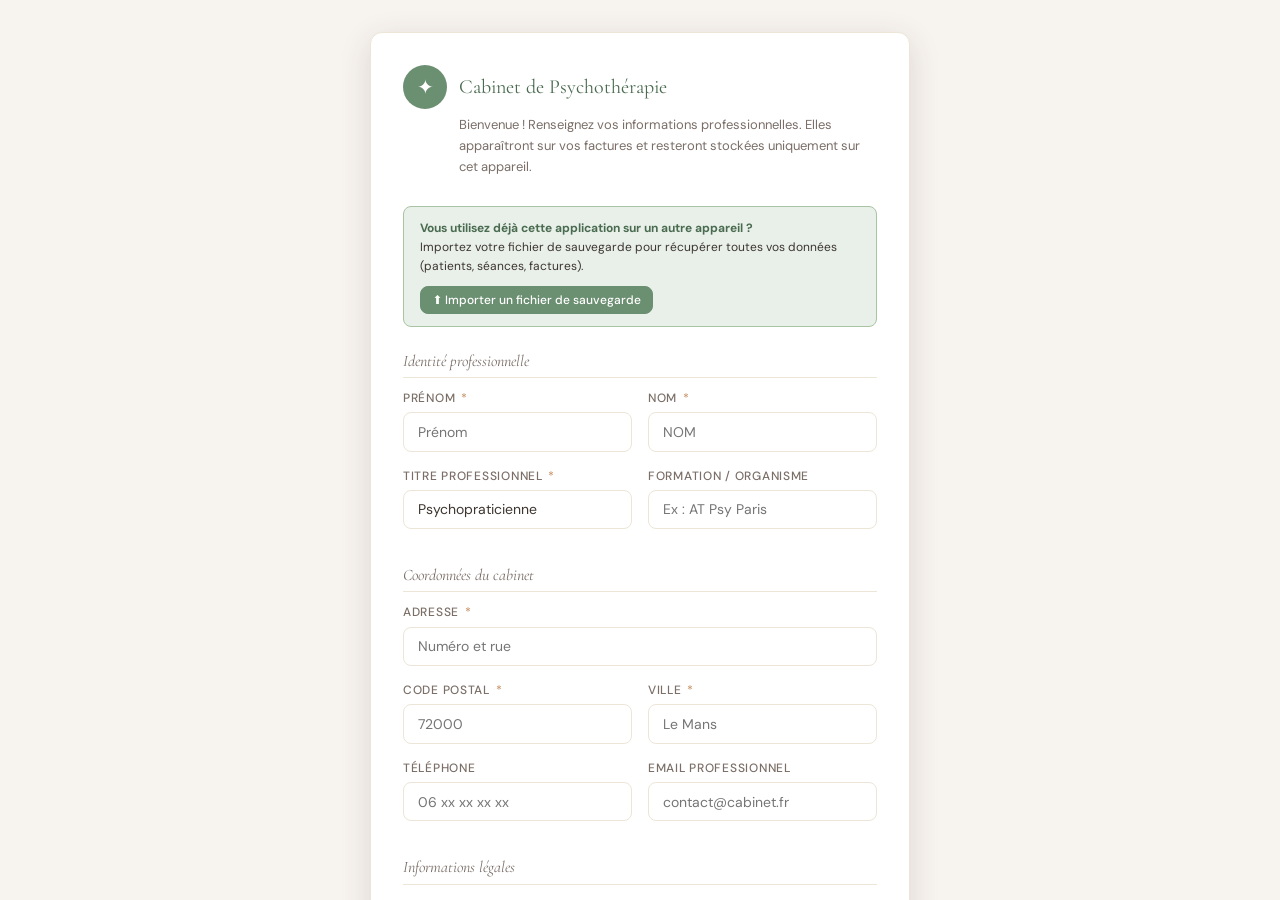
==== index.html @ f05b3b6d "Ajout import Google Calendar" ====
<!DOCTYPE html>
<html lang="fr">
<head>
  <meta charset="UTF-8">
  <meta name="viewport" content="width=device-width, initial-scale=1.0">
  <meta name="theme-color" content="#6b8f71">
  <meta name="description" content="Cabinet de psychothérapie – Gestion patients, rendez-vous et facturation">
  <title>Cabinet Psychothérapie</title>
  <link rel="manifest" href="#" id="manifest-link">
  <link rel="preconnect" href="https://fonts.googleapis.com">
  <link rel="preconnect" href="https://fonts.gstatic.com" crossorigin>
  <link href="https://fonts.googleapis.com/css2?family=Cormorant+Garamond:ital,wght@0,300;0,400;0,500;1,300;1,400&family=DM+Sans:wght@300;400;500&display=swap" rel="stylesheet">
  <link rel="stylesheet" href="style.css">
</head>
<body>

<!-- ══════════════════════════════════════
     ÉCRAN DE CONFIGURATION INITIALE
══════════════════════════════════════ -->
<div id="setup-screen">
  <div class="setup-card">
    <div class="setup-logo">
      <div class="setup-logo-mark">✦</div>
      <div class="setup-logo-name">Cabinet de Psychothérapie</div>
    </div>
    <p class="setup-intro">Bienvenue ! Renseignez vos informations professionnelles. Elles apparaîtront sur vos factures et resteront stockées uniquement sur cet appareil.</p>

    <!-- Reprise depuis un backup -->
    <div class="info-box sage" style="margin-bottom:1.5rem;">
      <strong>Vous utilisez déjà cette application sur un autre appareil ?</strong><br>
      <span style="font-size:12px;">Importez votre fichier de sauvegarde pour récupérer toutes vos données (patients, séances, factures).</span>
      <div style="margin-top:.6rem;">
        <button type="button" class="btn btn-primary btn-sm" onclick="importDataFromSetup()">⬆ Importer un fichier de sauvegarde</button>
      </div>
    </div>

    <div class="setup-section">Identité professionnelle</div>
    <div class="form-row">
      <div class="form-group"><label>Prénom <span class="req">*</span></label><input type="text" id="c-prenom" placeholder="Prénom"></div>
      <div class="form-group"><label>Nom <span class="req">*</span></label><input type="text" id="c-nom" placeholder="NOM"></div>
    </div>
    <div class="form-row">
      <div class="form-group"><label>Titre professionnel <span class="req">*</span></label><input type="text" id="c-titre" value="Psychopraticienne"></div>
      <div class="form-group"><label>Formation / Organisme</label><input type="text" id="c-formation" placeholder="Ex : AT Psy Paris"></div>
    </div>

    <div class="setup-section">Coordonnées du cabinet</div>
    <div class="form-group"><label>Adresse <span class="req">*</span></label><input type="text" id="c-adresse" placeholder="Numéro et rue"></div>
    <div class="form-row">
      <div class="form-group"><label>Code postal <span class="req">*</span></label><input type="text" id="c-cp" placeholder="72000"></div>
      <div class="form-group"><label>Ville <span class="req">*</span></label><input type="text" id="c-ville" placeholder="Le Mans"></div>
    </div>
    <div class="form-row">
      <div class="form-group"><label>Téléphone</label><input type="tel" id="c-tel" placeholder="06 xx xx xx xx"></div>
      <div class="form-group"><label>Email professionnel</label><input type="email" id="c-email" placeholder="contact@cabinet.fr"></div>
    </div>

    <div class="setup-section">Informations légales</div>
    <div class="form-row">
      <div class="form-group">
        <label>N° SIRET <span class="req">*</span></label>
        <input type="text" id="c-siret" placeholder="000 000 000 00000" maxlength="17">
        <div class="form-hint">14 chiffres — obligatoire sur les factures</div>
      </div>
      <div class="form-group">
        <label>N° TVA intracommunautaire</label>
        <input type="text" id="c-tva-num" placeholder="FR xx 000000000">
        <div class="form-hint">Facultatif si exonéré de TVA</div>
      </div>
    </div>
    <div class="form-group">
      <label>Régime TVA <span class="req">*</span></label>
      <select id="c-tva-mention" onchange="toggleTvaCustom('c')">
        <option value="Exonéré de TVA – Art. 261-4-1° du CGI (soins à la personne)">Exonéré de TVA – Art. 261-4-1° CGI ← psychothérapeutes</option>
        <option value="TVA non applicable – Art. 293 B du CGI (franchise en base)">TVA non applicable – Art. 293 B CGI (franchise en base)</option>
        <option value="Assujetti à la TVA au taux de 20 %">Assujetti à la TVA 20 %</option>
        <option value="custom">Autre (à préciser)</option>
      </select>
    </div>
    <div class="form-group" id="c-tva-custom-group" style="display:none;">
      <label>Mention personnalisée</label>
      <input type="text" id="c-tva-custom">
    </div>
    <div class="form-row">
      <div class="form-group">
        <label>Tarif séance par défaut (€) <span class="req">*</span></label>
        <input type="number" id="c-tarif" value="60" min="0" step="5">
      </div>
      <div class="form-group">
        <label>Délai paiement factures (jours)</label>
        <input type="number" id="c-delai" value="30" min="0">
      </div>
    </div>

    <div class="setup-section">Coordonnées bancaires</div>
    <div class="form-row">
      <div class="form-group"><label>IBAN</label><input type="text" id="c-iban" placeholder="FR76 xxxx xxxx xxxx xxxx xxxx xxx"></div>
      <div class="form-group"><label>BIC / SWIFT</label><input type="text" id="c-bic" placeholder="XXXXFRPP"></div>
    </div>
    <div class="form-row">
      <div class="form-group"><label>Banque</label><input type="text" id="c-banque" placeholder="Crédit Agricole…"></div>
      <div class="form-group"><label>Modes de paiement acceptés</label><input type="text" id="c-paiements" value="Espèces, chèque, virement bancaire"></div>
    </div>

    <div style="display:flex;justify-content:flex-end;margin-top:1.5rem;border-top:1px solid var(--beige-mid);padding-top:1.25rem;">
      <button class="btn btn-primary" onclick="saveConfig()" style="padding:.65rem 2rem;font-size:14px;">Enregistrer et démarrer →</button>
    </div>
  </div>
</div>

<!-- ══════════════════════════════════════
     APPLICATION PRINCIPALE
══════════════════════════════════════ -->
<header>
  <div class="logo-mark" id="hdr-initials">✦</div>
  <div class="logo-text">
    <div class="name" id="hdr-name">Cabinet de Psychothérapie</div>
    <div class="subtitle" id="hdr-sub">Gestion du cabinet</div>
  </div>
</header>

<nav>
  <button class="nav-btn active" onclick="showPage('dashboard', this)">◆ Tableau de bord</button>
  <button class="nav-btn" onclick="showPage('patients', this)">◈ Patients</button>
  <button class="nav-btn" onclick="showPage('seances', this)">◷ Séances</button>
  <button class="nav-btn" onclick="showPage('factures', this)">◻ Factures</button>
  <button class="nav-btn" onclick="showPage('parametres', this)">⚙ Paramètres</button>
</nav>

<main>

  <!-- ── DASHBOARD ── -->
  <div class="page active" id="page-dashboard">
    <div class="page-header">
      <h1 class="page-title" id="dash-greeting">Tableau de bord</h1>
    </div>
    <div class="stats-grid">
      <div class="stat-card stat-card-clickable" id="st-p-card" onclick="goToPatients('actif')" title="Voir les patients actifs" style="cursor:pointer;">
        <div class="stat-label">Patients actifs</div><div class="stat-value" id="st-p">0</div>
      </div>
      <div class="stat-card stat-card-clickable" id="st-s-card" onclick="goToSeancesMois()" title="Voir les séances du mois" style="cursor:pointer;">
        <div class="stat-label">Séances ce mois</div><div class="stat-value" style="font-size:18px;" id="st-s">0</div><div class="stat-sublabel">honorées / planifiées</div>
      </div>
      <div class="stat-card" id="st-f-card"><div class="stat-label">À facturer</div><div class="stat-value" style="font-size:18px;" id="st-f">0</div><div class="stat-sublabel">réglées / honorées</div></div>
      <div class="stat-card stat-card-clickable" id="st-ca-card" onclick="showCaModal()" title="Voir le détail du CA" style="cursor:pointer;">
        <div class="stat-label">CA ce mois</div><div class="stat-value" style="font-size:18px;" id="st-ca">0 €</div><div class="stat-sublabel">réglé / total</div>
      </div>
    </div>
    <div style="display:grid;grid-template-columns:1fr 1fr;gap:1.25rem;align-items:start;">
      <div class="card">
        <div style="display:flex;align-items:center;justify-content:space-between;margin-bottom:.5rem;">
          <div style="font-family:var(--font-serif);font-size:17px;" id="cal-title">—</div>
          <div style="display:flex;gap:4px;">
            <button class="btn btn-secondary btn-sm" onclick="calNav(-1)">‹</button>
            <button class="btn btn-secondary btn-sm" onclick="calNav(1)">›</button>
          </div>
        </div>
        <div class="calendar-grid" id="calendar"></div>
      </div>
      <div class="card" style="max-height:340px;overflow-y:auto;">
        <div class="section-title">Prochaines séances</div>
        <div id="upcoming-list"><div style="color:var(--warm-mid);font-size:13px;">Aucune séance planifiée</div></div>
      </div>
    </div>
  </div>

  <!-- ── PATIENTS ── -->
  <div class="page" id="page-patients">
    <div class="page-header">
      <h1 class="page-title">Patients</h1>
      <button class="btn btn-primary" onclick="openModal('modal-patient')">+ Nouveau patient</button>
    </div>
    <div style="display:flex;gap:.75rem;margin-bottom:.75rem;align-items:center;flex-wrap:wrap;">
      <div class="search-bar" style="margin-bottom:0;flex:1;min-width:180px;">
        <span class="search-icon">⌕</span>
        <input type="text" placeholder="Rechercher un patient…" id="search-patients" oninput="renderPatients()">
      </div>
      <select id="filter-patient-statut" class="btn btn-secondary" style="border:1.5px solid var(--beige-mid);font-size:13px;cursor:pointer;" onchange="renderPatients()">
        <option value="">Tous les statuts</option>
        <option value="actif">Actifs</option>
        <option value="inactif">Inactifs</option>
        <option value="suivi-terminé">Suivi terminé</option>
      </select>
    </div>
    <div class="card-grid" id="patients-list"></div>
  </div>

  <!-- ── SÉANCES ── -->
  <div class="page" id="page-seances">
    <div class="page-header">
      <h1 class="page-title">Séances</h1>
      <div style="display:flex;gap:.5rem;flex-wrap:wrap;">
        <button class="btn btn-secondary" onclick="openGcalImportOrConnect()" title="Importer depuis Google Agenda">📅 Google Agenda</button>
        <button class="btn btn-secondary" onclick="openModalIndispo()" title="Ajouter une indisponibilité">⛔ Indisponibilité</button>
        <button class="btn btn-primary" onclick="openModal('modal-seance')">+ Nouvelle séance</button>
      </div>
    </div>
    <div style="display:flex;gap:.75rem;margin-bottom:1.25rem;flex-wrap:wrap;align-items:center;">
      <select id="filter-statut" class="btn btn-secondary" style="border:1.5px solid var(--beige-mid);font-size:13px;cursor:pointer;" onchange="renderSeances()">
        <option value="">Tous les statuts</option>
        <option value="planifié">Planifiées</option>
        <option value="honoré">Honorées</option>
        <option value="réglée">Réglées</option>
        <option value="annulé">Annulées</option>
      </select>
      <select id="filter-pat" class="btn btn-secondary" style="border:1.5px solid var(--beige-mid);font-size:13px;cursor:pointer;" onchange="renderSeances()">
        <option value="">Tous les patients</option>
      </select>
      <div style="display:flex;align-items:center;gap:.4rem;">
        <input type="date" id="filter-date" style="border:1.5px solid var(--beige-mid);border-radius:var(--radius-sm);padding:.35rem .6rem;font-size:13px;font-family:var(--font-sans);background:var(--white);color:var(--warm-dark);cursor:pointer;" onchange="renderSeances()">
        <button class="btn btn-secondary btn-sm" onclick="document.getElementById('filter-date').value='';renderSeances();" title="Effacer le filtre date">✕</button>
      </div>
    </div>
    <div id="seances-list"></div>
    <div id="indispo-regles-summary"></div>
  </div>
  <div class="page" id="page-factures">
    <div class="page-header">
      <h1 class="page-title">Factures</h1>
      <button class="btn btn-primary" onclick="openModal('modal-facture')">+ Nouvelle facture</button>
    </div>
    <div id="factures-list"></div>
  </div>

  <!-- ── PARAMÈTRES ── -->
  <div class="page" id="page-parametres">
    <div class="page-header">
      <h1 class="page-title">Paramètres</h1>
    </div>

    <div class="info-box terra">
      <strong>⚑ Confidentialité :</strong> Toutes vos informations restent stockées uniquement sur cet appareil (localStorage). Aucune donnée ne transite par un serveur externe.
    </div>

    <!-- Export / Import -->
    <div class="settings-section">
      <div class="settings-section-title">Sauvegarde des données</div>
      <div class="card">
        <p style="font-size:13px;color:var(--warm-mid);margin-bottom:1rem;line-height:1.6;">Exportez toutes vos données (patients, séances, factures, paramètres) dans un fichier JSON pour les sauvegarder ou les transférer vers un autre appareil.</p>
        <div style="display:flex;gap:.75rem;flex-wrap:wrap;">
          <button class="btn btn-primary" onclick="exportData()">⬇ Exporter les données</button>
          <button class="btn btn-secondary" onclick="importData()">⬆ Importer des données</button>
        </div>
      </div>
    </div>

    <div class="settings-section">
      <div class="settings-section-title">Identité professionnelle</div>
      <div class="card">
        <div class="form-row">
          <div class="form-group"><label>Prénom</label><input type="text" id="s-prenom"></div>
          <div class="form-group"><label>Nom</label><input type="text" id="s-nom"></div>
        </div>
        <div class="form-row">
          <div class="form-group"><label>Titre professionnel</label><input type="text" id="s-titre"></div>
          <div class="form-group"><label>Formation</label><input type="text" id="s-formation"></div>
        </div>
      </div>
    </div>

    <div class="settings-section">
      <div class="settings-section-title">Coordonnées du cabinet</div>
      <div class="card">
        <div class="form-group"><label>Adresse</label><input type="text" id="s-adresse"></div>
        <div class="form-row">
          <div class="form-group"><label>Code postal</label><input type="text" id="s-cp"></div>
          <div class="form-group"><label>Ville</label><input type="text" id="s-ville"></div>
        </div>
        <div class="form-row">
          <div class="form-group"><label>Téléphone</label><input type="tel" id="s-tel"></div>
          <div class="form-group"><label>Email</label><input type="email" id="s-email"></div>
        </div>
      </div>
    </div>

    <div class="settings-section">
      <div class="settings-section-title">Informations légales &amp; facturation</div>
      <div class="card">
        <div class="form-row">
          <div class="form-group"><label>N° SIRET</label><input type="text" id="s-siret" maxlength="17"></div>
          <div class="form-group"><label>N° TVA intracommunautaire</label><input type="text" id="s-tva-num"></div>
        </div>
        <div class="form-group">
          <label>Régime TVA</label>
          <select id="s-tva-mention" onchange="toggleTvaCustom('s')">
            <option value="Exonéré de TVA – Art. 261-4-1° du CGI (soins à la personne)">Exonéré de TVA – Art. 261-4-1° CGI (soins à la personne) ← psychothérapeutes</option>
            <option value="TVA non applicable – Art. 293 B du CGI (franchise en base)">TVA non applicable – Art. 293 B CGI (franchise en base)</option>
            <option value="Assujetti à la TVA au taux de 20 %">Assujetti à la TVA 20 %</option>
            <option value="custom">Autre (à préciser)</option>
          </select>
        </div>
        <div class="form-group" id="s-tva-custom-group" style="display:none;">
          <label>Mention personnalisée</label>
          <input type="text" id="s-tva-custom">
        </div>
        <div class="form-row">
          <div class="form-group">
            <label>Tarif séance par défaut (€)</label>
            <input type="number" id="s-tarif" min="0" step="5">
          </div>
          <div class="form-group">
            <label>Délai paiement factures (jours)</label>
            <input type="number" id="s-delai" min="0">
          </div>
        </div>
        <div class="form-group">
          <label>N° de facture suivant</label>
          <input type="number" id="s-next-num" min="1">
          <div class="form-hint">La numérotation doit être continue et sans rupture (obligation légale française).</div>
        </div>
      </div>
    </div>

    <div class="settings-section">
      <div class="settings-section-title">Coordonnées bancaires</div>
      <div class="card">
        <div class="form-row">
          <div class="form-group"><label>IBAN</label><input type="text" id="s-iban"></div>
          <div class="form-group"><label>BIC / SWIFT</label><input type="text" id="s-bic"></div>
        </div>
        <div class="form-row">
          <div class="form-group"><label>Banque</label><input type="text" id="s-banque"></div>
          <div class="form-group"><label>Modes de paiement acceptés</label><input type="text" id="s-paiements"></div>
        </div>
      </div>
    </div>

    <div class="settings-section">
      <div class="settings-section-title">Google Agenda</div>
      <div class="card">
        <div id="gcal-status-box" style="margin-bottom:.75rem;"></div>
        <div class="form-group">
          <label>Client ID OAuth 2.0</label>
          <input type="text" id="s-gcal-client-id" placeholder="xxxxxxxx.apps.googleusercontent.com">
          <div class="form-hint">
            <a href="https://console.cloud.google.com/" target="_blank" style="color:var(--sage-dark);">Google Cloud Console</a>
            → API &amp; Services → Activer <strong>Google Calendar API</strong> → Identifiants → Créer Client OAuth → Application Web.<br>
            Ajouter <code id="gcal-origin-hint"></code> comme <strong>Origine JavaScript autorisée</strong>.<br>
            L'application ne modifie jamais votre agenda (lecture seule).
          </div>
        </div>
        <button class="btn btn-secondary btn-sm" onclick="saveGcalClientId()">Enregistrer le Client ID</button>
      </div>
    </div>

    <div style="display:flex;justify-content:space-between;align-items:center;flex-wrap:wrap;gap:1rem;margin-top:.5rem;">
      <button class="btn btn-danger btn-sm" onclick="resetApp()">Réinitialiser toutes les données</button>
      <button class="btn btn-primary" onclick="saveSettings()" style="padding:.65rem 2rem;">Enregistrer les modifications</button>
    </div>
  </div>

</main>

<!-- ══════════════════════════════════════
     MODALS
══════════════════════════════════════ -->

<!-- ── Modal Patient ── -->
<div class="modal-overlay hidden" id="modal-patient">
  <div class="modal" style="max-width:600px;">
    <button class="modal-close" onclick="closeModal('modal-patient')">✕</button>
    <h2 class="modal-title" id="mp-title">Nouveau patient</h2>
    <input type="hidden" id="p-edit-id">

    <div class="tab-group">
      <button class="tab-btn active" onclick="showTab('tab-infos', this)">Informations</button>
      <button class="tab-btn" onclick="showTab('tab-historique', this)">Historique</button>
      <button class="tab-btn" onclick="showTab('tab-diagat', this)">Diagnostic AT</button>
      <button class="tab-btn" onclick="showTab('tab-supervision', this)">Supervision</button>
    </div>

    <div id="tab-infos" data-tab>
      <div class="form-row">
        <div class="form-group"><label>Prénom <span class="req">*</span></label><input type="text" id="p-prenom" placeholder="Prénom"></div>
        <div class="form-group"><label>Nom <span class="req">*</span></label><input type="text" id="p-nom" placeholder="NOM"></div>
      </div>
      <div class="form-row">
        <div class="form-group"><label>Date de naissance</label><input type="date" id="p-naissance"></div>
        <div class="form-group"><label>Téléphone</label><input type="tel" id="p-tel" placeholder="06 xx xx xx xx"></div>
      </div>
      <div class="form-group"><label>Email</label><input type="email" id="p-email" placeholder="email@exemple.fr"></div>
      <div class="form-group"><label>Adresse complète</label><input type="text" id="p-adresse" placeholder="Rue, code postal, ville"></div>
      <div class="form-row">
        <div class="form-group">
          <label>Tarif séance (€)</label>
          <input type="number" id="p-tarif" value="60" step="5" min="0">
        </div>
        <div class="form-group">
          <label>Statut</label>
          <select id="p-statut">
            <option value="actif">Actif</option>
            <option value="inactif">Inactif</option>
            <option value="suivi-terminé">Suivi terminé</option>
          </select>
        </div>
      </div>
      <div class="form-group"><label>Motif de consultation</label><input type="text" id="p-motif" placeholder="Ex : anxiété, relations, deuil…"></div>
      <div class="form-group">
        <label>Notes générales</label>
        <textarea id="p-notes" rows="3" placeholder="Observations générales…"></textarea>
      </div>
      <div class="info-box terra" style="font-size:11px;">⚑ Toutes les données sont stockées uniquement sur cet appareil.</div>
    </div>

    <div id="tab-historique" data-tab style="display:none;">
      <div class="suivi-section-hint">Antécédents, contexte de vie, histoire personnelle du patient.</div>
      <div class="form-group">
        <label>Historique</label>
        <textarea id="p-historique" rows="12" placeholder="Antécédents médicaux, familiaux, événements marquants, contexte socio-professionnel…"></textarea>
      </div>
    </div>

    <div id="tab-diagat" data-tab style="display:none;">
      <div class="suivi-section-hint">Analyse Transactionnelle : états du moi, jeux, scénarios, injonctions, permissions…</div>
      <div class="form-group">
        <label>Diagnostic Analyse Transactionnelle</label>
        <textarea id="p-diagnosticAT" rows="12" placeholder="États du moi (Parent, Adulte, Enfant)&#10;Jeux psychologiques identifiés&#10;Scénario de vie&#10;Injonctions / Permissions&#10;Drivers&#10;…"></textarea>
      </div>
    </div>

    <div id="tab-supervision" data-tab style="display:none;">
      <div class="suivi-section-hint">Notes de supervision, points à travailler en inter-séances, observations du thérapeute.</div>
      <div class="form-group">
        <label>Supervision</label>
        <textarea id="p-supervision" rows="12" placeholder="Points à apporter en supervision&#10;Contre-transfert&#10;Hypothèses thérapeutiques&#10;…"></textarea>
      </div>
    </div>

    <div class="modal-actions">
      <button class="btn btn-secondary" onclick="closeModal('modal-patient')">Annuler</button>
      <button class="btn btn-primary" onclick="savePatient()">Enregistrer</button>
    </div>
  </div>
</div>

<!-- ── Modal Séance ── -->
<div class="modal-overlay hidden" id="modal-seance">
  <div class="modal">
    <button class="modal-close" onclick="closeModal('modal-seance')">✕</button>
    <h2 class="modal-title" id="ms-title">Nouvelle séance</h2>
    <input type="hidden" id="s-edit-id">
    <input type="hidden" id="s-return-patient">

    <div class="form-group"><label>Patient <span class="req">*</span></label><select id="s-patient"></select></div>
    <div class="form-row">
      <div class="form-group"><label>Date <span class="req">*</span></label><input type="date" id="s-date" onchange="updateRecurrencePreview()"></div>
      <div class="form-group"><label>Heure <span class="req">*</span></label><input type="time" id="s-heure" value="10:00"></div>
    </div>
    <div class="form-row">
      <div class="form-group">
        <label>Durée</label>
        <select id="s-duree">
          <option value="45">45 min</option>
          <option value="50">50 min</option>
          <option value="60" selected>60 min</option>
          <option value="75">75 min</option>
          <option value="90">90 min</option>
        </select>
      </div>
      <div class="form-group"><label>Tarif (€)</label><input type="number" id="s-tarif" value="60" step="5" min="0"></div>
    </div>
    <div class="form-row">
      <div class="form-group">
        <label>Statut</label>
        <select id="s-statut">
          <option value="planifié">Planifiée</option>
          <option value="honoré">Honorée</option>
          <option value="réglée">Réglée</option>
          <option value="annulé">Annulée</option>
        </select>
      </div>
      <div class="form-group">
        <label>Mode de paiement</label>
        <select id="s-paiement">
          <option value="">— non défini —</option>
          <option value="Espèces">Espèces</option>
          <option value="Chèque">Chèque</option>
          <option value="Virement">Virement</option>
          <option value="Carte bancaire">Carte bancaire</option>
        </select>
      </div>
    </div>
    <div class="form-group"><label>Notes de séance</label><textarea id="s-notes" rows="2" placeholder="Observations…"></textarea></div>

    <!-- Planification récurrente -->
    <div style="margin-top:.25rem;">
      <label style="display:flex;align-items:center;gap:.5rem;font-size:13px;cursor:pointer;color:var(--warm-mid);">
        <input type="checkbox" id="s-recurrence" onchange="toggleRecurrence()" style="width:auto;accent-color:var(--sage);">
        Planifier plusieurs séances à l'avance
      </label>
    </div>

    <div id="recurrence-box" class="recurrence-box" style="display:none;">
      <!-- Mode de récurrence -->
      <div class="tab-group" style="margin-bottom:.75rem;">
        <button class="tab-btn active" onclick="switchRecMode('intervalle',this)">Par intervalle</button>
        <button class="tab-btn" onclick="switchRecMode('jourhebdo',this)">Par jour de semaine</button>
      </div>

      <!-- Mode intervalle (existant) -->
      <div id="rec-tab-intervalle">
        <div class="form-row">
          <div class="form-group">
            <label>Répéter tous les (jours)</label>
            <input type="number" id="s-rec-freq" value="7" min="1" max="365" onchange="updateRecurrencePreview()" oninput="updateRecurrencePreview()">
            <div class="form-hint">7 = hebdo · 14 = bimensuel · 30 = mensuel</div>
          </div>
          <div class="form-group">
            <label>Nombre de séances</label>
            <input type="number" id="s-rec-count" value="4" min="1" max="52" onchange="updateRecurrencePreview()" oninput="updateRecurrencePreview()">
          </div>
        </div>
      </div>

      <!-- Mode jour de semaine -->
      <div id="rec-tab-jourhebdo" style="display:none;">
        <div class="form-group">
          <label>Jour de la semaine <span class="req">*</span></label>
          <div style="display:flex;gap:.4rem;flex-wrap:wrap;margin-top:.3rem;" id="rec-jours-semaine">
            <label class="jour-pill"><input type="checkbox" value="1" onchange="updateRecurrencePreview()"> Lu</label>
            <label class="jour-pill"><input type="checkbox" value="2" onchange="updateRecurrencePreview()"> Ma</label>
            <label class="jour-pill"><input type="checkbox" value="3" onchange="updateRecurrencePreview()"> Me</label>
            <label class="jour-pill"><input type="checkbox" value="4" onchange="updateRecurrencePreview()"> Je</label>
            <label class="jour-pill"><input type="checkbox" value="5" onchange="updateRecurrencePreview()"> Ve</label>
            <label class="jour-pill"><input type="checkbox" value="6" onchange="updateRecurrencePreview()"> Sa</label>
            <label class="jour-pill"><input type="checkbox" value="0" onchange="updateRecurrencePreview()"> Di</label>
          </div>
        </div>
        <div class="form-row">
          <div class="form-group">
            <label>1 semaine sur</label>
            <select id="s-rec-semaine-freq" onchange="updateRecurrencePreview()">
              <option value="1">1 (toutes les semaines)</option>
              <option value="2">2 (une semaine sur deux)</option>
              <option value="3">3</option>
              <option value="4">4 (une fois par mois)</option>
            </select>
          </div>
          <div class="form-group">
            <label>Nombre de séances</label>
            <input type="number" id="s-rec-count-hebdo" value="4" min="1" max="52" onchange="updateRecurrencePreview()" oninput="updateRecurrencePreview()">
          </div>
        </div>
        <div class="form-group">
          <label>À partir du</label>
          <input type="date" id="s-rec-debut-hebdo" onchange="updateRecurrencePreview()">
          <div class="form-hint">Laissez vide pour partir de la date de la séance</div>
        </div>
      </div>

      <div class="recurrence-preview" id="rec-preview"></div>
    </div>

    <div class="modal-actions">
      <button class="btn btn-secondary" onclick="closeModal('modal-seance')">Annuler</button>
      <button class="btn btn-primary" onclick="saveSeance()">Enregistrer</button>
    </div>
  </div>
</div>

<!-- ── Modal Fiche Patient ── -->
<div class="modal-overlay hidden" id="modal-fiche">
  <div class="modal" style="max-width:600px;">
    <button class="modal-close" onclick="closeModal('modal-fiche')">✕</button>
    <div id="fiche-content"></div>
  </div>
</div>

<!-- ── Modal Vue Séance ── -->
<div class="modal-overlay hidden" id="modal-seance-view">
  <div class="modal" style="max-width:580px;">
    <button class="modal-close" onclick="closeModal('modal-seance-view')">✕</button>
    <div id="seance-view-content"></div>
  </div>
</div>

<!-- ── Modal Suivi Séance ── -->
<div class="modal-overlay hidden" id="modal-suivi-seance">
  <div class="modal" style="max-width:580px;">
    <button class="modal-close" onclick="closeModal('modal-suivi-seance')">✕</button>
    <h2 class="modal-title" id="suivi-seance-title">Suivi thérapeutique</h2>
    <input type="hidden" id="suivi-seance-id">
    <input type="hidden" id="suivi-patient-id">

    <div class="tab-group">
      <button class="tab-btn active" onclick="showTab('sv-tab-historique', this)">Historique</button>
      <button class="tab-btn" onclick="showTab('sv-tab-diagat', this)">Diagnostic AT</button>
      <button class="tab-btn" onclick="showTab('sv-tab-supervision', this)">Supervision</button>
    </div>

    <!-- Historique -->
    <div id="sv-tab-historique" data-tab>
      <div class="suivi-section-hint">Antécédents, contexte de vie, histoire personnelle.</div>
      <div class="form-group">
        <label>Ajouter une note (sera horodatée et ajoutée en haut)</label>
        <textarea id="sv-historique-new" rows="3" placeholder="Nouvelle observation…"></textarea>
      </div>
      <div id="sv-historique-existing" class="suivi-existing"></div>
    </div>

    <!-- Diagnostic AT -->
    <div id="sv-tab-diagat" data-tab style="display:none;">
      <div class="suivi-section-hint">Analyse Transactionnelle : états du moi, jeux, scénarios…</div>
      <div class="form-group">
        <label>Ajouter une note (sera horodatée et ajoutée en haut)</label>
        <textarea id="sv-diagat-new" rows="3" placeholder="Nouvelle observation AT…"></textarea>
      </div>
      <div id="sv-diagat-existing" class="suivi-existing"></div>
    </div>

    <!-- Supervision -->
    <div id="sv-tab-supervision" data-tab style="display:none;">
      <div class="suivi-section-hint">Points à travailler, hypothèses thérapeutiques, contre-transfert.</div>
      <div class="form-group">
        <label>Ajouter une note (sera horodatée et ajoutée en haut)</label>
        <textarea id="sv-supervision-new" rows="3" placeholder="Nouvelle note de supervision…"></textarea>
      </div>
      <div id="sv-supervision-existing" class="suivi-existing"></div>
    </div>

    <div class="modal-actions">
      <button class="btn btn-secondary" onclick="closeModal('modal-suivi-seance')">Fermer</button>
      <button class="btn btn-primary" onclick="saveSuiviSeance()">💾 Enregistrer les notes</button>
    </div>
  </div>
</div>

<!-- ── Modal Génération Facture ── -->
<div class="modal-overlay hidden" id="modal-facture">
  <div class="modal">
    <button class="modal-close" onclick="closeModal('modal-facture')">✕</button>
    <h2 class="modal-title">Nouvelle facture</h2>

    <div id="cfg-warn" class="info-box terra" style="display:none;">
      <strong>⚠</strong> SIRET ou adresse manquant.
      <a href="#" onclick="closeModal('modal-facture');showPage('parametres',document.querySelectorAll('.nav-btn')[4])" style="color:var(--sage-dark);">Compléter les paramètres →</a>
    </div>

    <div class="form-group"><label>Patient <span class="req">*</span></label><select id="f-patient" onchange="populateFactureSeances()"></select></div>
    <div class="form-group">
      <label>Séances à inclure <span class="req">*</span></label>
      <div id="f-seances-select" style="border:1.5px solid var(--beige-mid);border-radius:var(--radius-sm);padding:.5rem;max-height:220px;overflow-y:auto;background:var(--white);">
        <div style="color:var(--warm-mid);font-size:13px;padding:.5rem;">Sélectionnez un patient d'abord</div>
      </div>
    </div>
    <div class="form-row">
      <div class="form-group"><label>Date d'émission <span class="req">*</span></label><input type="date" id="f-date"></div>
      <div class="form-group"><label>Date d'échéance <span class="req">*</span></label><input type="date" id="f-echeance"></div>
    </div>
    <div class="form-group"><label>Objet de la facture</label><input type="text" id="f-objet" value="Séances de psychothérapie"></div>
    <div style="padding:.75rem 1rem;background:var(--sage-pale);border-radius:var(--radius-sm);font-size:13px;color:var(--sage-dark);margin-bottom:.5rem;">
      Total : <strong id="f-total-preview">0,00 €</strong>
    </div>

    <div class="modal-actions">
      <button class="btn btn-secondary" onclick="closeModal('modal-facture')">Annuler</button>
      <button class="btn btn-primary" onclick="genererFacture()">Générer la facture</button>
    </div>
  </div>
</div>

<!-- ── Modal Aperçu Facture ── -->
<div class="modal-overlay hidden" id="modal-facture-view">
  <div class="modal" style="max-width:700px;">
    <button class="modal-close" onclick="closeModal('modal-facture-view')">✕</button>
    <div style="display:flex;gap:.75rem;margin-bottom:1.25rem;flex-wrap:wrap;" id="no-print">
      <button class="btn btn-primary" onclick="printFacture()">🖨 Imprimer / PDF</button>
      <button class="btn btn-secondary" onclick="closeModal('modal-facture-view')">Fermer</button>
    </div>
    <div id="facture-view-content"></div>
  </div>
</div>

<!-- ── Modal CA Détaillé ── -->
<div class="modal-overlay hidden" id="modal-ca">
  <div class="modal" style="max-width:600px;">
    <button class="modal-close" onclick="closeModal('modal-ca')">✕</button>
    <h2 class="modal-title" id="modal-ca-title">CA — Détail</h2>
    <div id="modal-ca-content" style="max-height:70vh;overflow-y:auto;"></div>
    <div class="modal-actions">
      <button class="btn btn-secondary" onclick="closeModal('modal-ca')">Fermer</button>
    </div>
  </div>
</div>

<!-- ── Modal Indisponibilité ── -->
<div class="modal-overlay hidden" id="modal-indispo">
  <div class="modal" style="max-width:460px;">
    <button class="modal-close" onclick="closeModal('modal-indispo')">✕</button>
    <h2 class="modal-title">Ajouter une indisponibilité</h2>

    <!-- Type : ponctuelle ou récurrente -->
    <div class="tab-group" style="margin-bottom:1rem;">
      <button class="tab-btn active" onclick="switchIndispoType('ponctuelle',this)">Date précise</button>
      <button class="tab-btn" onclick="switchIndispoType('recurrente',this)">Récurrente</button>
    </div>

    <!-- Ponctuelle -->
    <div id="indispo-tab-ponctuelle">
      <div class="form-group">
        <label>Date <span class="req">*</span></label>
        <input type="date" id="indispo-date">
      </div>
    </div>

    <!-- Récurrente -->
    <div id="indispo-tab-recurrente" style="display:none;">
      <div class="form-group">
        <label>Jour(s) de la semaine <span class="req">*</span></label>
        <div style="display:flex;gap:.4rem;flex-wrap:wrap;margin-top:.3rem;" id="indispo-jours-semaine">
          <label class="jour-pill"><input type="checkbox" value="1"> Lu</label>
          <label class="jour-pill"><input type="checkbox" value="2"> Ma</label>
          <label class="jour-pill"><input type="checkbox" value="3"> Me</label>
          <label class="jour-pill"><input type="checkbox" value="4"> Je</label>
          <label class="jour-pill"><input type="checkbox" value="5"> Ve</label>
          <label class="jour-pill"><input type="checkbox" value="6"> Sa</label>
          <label class="jour-pill"><input type="checkbox" value="0"> Di</label>
        </div>
      </div>
      <div class="form-row">
        <div class="form-group">
          <label>1 semaine sur</label>
          <select id="indispo-rec-freq">
            <option value="1">1 (toutes les semaines)</option>
            <option value="2">2 (une semaine sur deux)</option>
            <option value="3">3</option>
            <option value="4">4 (une fois par mois)</option>
          </select>
        </div>
        <div class="form-group">
          <label>À partir du <span class="req">*</span></label>
          <input type="date" id="indispo-rec-debut">
        </div>
      </div>
      <div class="form-group">
        <label>Jusqu'au (optionnel)</label>
        <input type="date" id="indispo-rec-fin">
        <div class="form-hint">Laisser vide = indéfiniment</div>
      </div>
    </div>

    <!-- Commun -->
    <div class="form-group">
      <label style="display:flex;align-items:center;gap:.5rem;cursor:pointer;">
        <input type="checkbox" id="indispo-journee" onchange="toggleIndispoJournee()" style="width:auto;accent-color:var(--sage);" checked>
        Journée entière indisponible
      </label>
    </div>
    <div id="indispo-créneau-group" style="display:none;gap:.75rem;">
      <div class="form-group" style="flex:1;">
        <label>Heure début</label>
        <input type="time" id="indispo-heure-debut" value="09:00">
      </div>
      <div class="form-group" style="flex:1;">
        <label>Heure fin</label>
        <input type="time" id="indispo-heure-fin" value="10:00">
      </div>
    </div>
    <div class="form-group">
      <label>Motif (optionnel)</label>
      <input type="text" id="indispo-motif" placeholder="Congé, formation, repos…">
    </div>
    <div class="modal-actions">
      <button class="btn btn-secondary" onclick="closeModal('modal-indispo')">Annuler</button>
      <button class="btn btn-primary" onclick="saveIndispo()">Enregistrer</button>
    </div>
  </div>
</div>

<!-- ── Modal À facturer ── -->
<div class="modal-overlay hidden" id="modal-a-facturer">
  <div class="modal" style="max-width:560px;">
    <button class="modal-close" onclick="closeModal('modal-a-facturer')">✕</button>
    <h2 class="modal-title">Séances à facturer</h2>
    <div id="a-facturer-content" style="max-height:60vh;overflow-y:auto;margin-top:1rem;"></div>
    <div class="modal-actions">
      <button class="btn btn-secondary" onclick="closeModal('modal-a-facturer')">Fermer</button>
      <button class="btn btn-primary" onclick="closeModal('modal-a-facturer');openModal('modal-facture')">+ Nouvelle facture</button>
    </div>
  </div>
</div>

<!-- ── Modal Règlement ── -->
<div class="modal-overlay hidden" id="modal-reglement">
  <div class="modal" style="max-width:420px;">
    <button class="modal-close" onclick="document.getElementById('modal-reglement').classList.add('hidden')">✕</button>
    <h2 class="modal-title">Marquer comme réglée</h2>
    <input type="hidden" id="reg-seance-id">
    <div class="form-group">
      <label>Date de règlement <span class="req">*</span></label>
      <input type="date" id="reg-date">
    </div>
    <div class="form-group">
      <label>Mode de paiement</label>
      <select id="reg-paiement">
        <option value="">— non défini —</option>
        <option value="Espèces">Espèces</option>
        <option value="Chèque">Chèque</option>
        <option value="Virement">Virement</option>
        <option value="Carte bancaire">Carte bancaire</option>
      </select>
    </div>
    <div class="modal-actions">
      <button class="btn btn-secondary" onclick="document.getElementById('modal-reglement').classList.add('hidden')">Annuler</button>
      <button class="btn btn-success" onclick="confirmerReglement()">💶 Confirmer le règlement</button>
    </div>
  </div>
</div>

<!-- ── Modal Import Google Agenda ── -->
<div class="modal-overlay hidden" id="modal-gcal-import">
  <div class="modal" style="max-width:720px;">
    <button class="modal-close" onclick="closeModal('modal-gcal-import')">✕</button>
    <h2 class="modal-title">📅 Importer depuis Google Agenda</h2>

    <!-- Étape 1 : choix du calendrier + plage -->
    <div id="gcal-step-calendars">
      <div class="form-row">
        <div class="form-group">
          <label>Calendrier</label>
          <select id="gcal-cal-select" style="font-size:13px;"></select>
        </div>
        <div class="form-group">
          <label>Du</label>
          <input type="date" id="gcal-date-from">
        </div>
        <div class="form-group">
          <label>Au</label>
          <input type="date" id="gcal-date-to">
        </div>
      </div>
      <div class="modal-actions" style="padding-top:0;">
        <button class="btn btn-secondary" onclick="closeModal('modal-gcal-import')">Annuler</button>
        <button class="btn btn-primary" onclick="gcalLoadEvents()">Charger les événements →</button>
      </div>
    </div>

    <!-- Étape 2 : tableau de rapprochement -->
    <div id="gcal-step-events" style="display:none;">
      <div style="display:flex;gap:.5rem;align-items:center;margin-bottom:.75rem;flex-wrap:wrap;">
        <span style="font-size:13px;color:var(--warm-mid);">Associez chaque événement à un patient :</span>
        <button class="btn btn-secondary btn-xs" onclick="gcalSelectAll(true)">Tout sélectionner</button>
        <button class="btn btn-secondary btn-xs" onclick="gcalSelectAll(false)">Tout désélectionner</button>
        <button class="btn btn-secondary btn-xs" onclick="document.getElementById('gcal-step-events').style.display='none';document.getElementById('gcal-step-calendars').style.display='';">← Retour</button>
      </div>

      <div style="overflow-x:auto;max-height:52vh;overflow-y:auto;border:1px solid var(--beige-mid);border-radius:var(--radius-sm);">
        <table style="width:100%;border-collapse:collapse;font-size:13px;">
          <thead>
            <tr style="background:var(--beige);position:sticky;top:0;">
              <th style="padding:.5rem;width:36px;"></th>
              <th style="padding:.5rem;text-align:left;">Date</th>
              <th style="padding:.5rem;text-align:left;">Horaire</th>
              <th style="padding:.5rem;text-align:left;">Titre Google</th>
              <th style="padding:.5rem;text-align:left;min-width:160px;">Patient</th>
            </tr>
          </thead>
          <tbody id="gcal-events-tbody"></tbody>
        </table>
      </div>

      <div style="margin-top:.5rem;font-size:12px;color:var(--warm-mid);">
        Les événements "Nouveau patient" créeront automatiquement une fiche patient à partir du titre de l'événement.
      </div>

      <div class="modal-actions">
        <button class="btn btn-secondary" onclick="closeModal('modal-gcal-import')">Annuler</button>
        <button class="btn btn-primary" onclick="gcalConfirmImport()">✓ Importer la sélection</button>
      </div>
    </div>

    <div id="gcal-import-log" style="margin-top:.5rem;font-size:12px;color:var(--warm-mid);min-height:1.2em;"></div>
  </div>
</div>

<!-- ── Toast ── -->
<div class="toast hidden" id="toast"></div>

<script src="app.js"></script>
</body>
</html>
---- style.css ----
/* ══════════════════════════════════════════════
   Cabinet de Psychothérapie — Feuille de style
   ══════════════════════════════════════════════ */

:root {
  --sage:        #6b8f71;
  --sage-light:  #a8c4a2;
  --sage-pale:   #e8f0e9;
  --sage-dark:   #4a6b50;
  --terra:       #c9956a;
  --terra-pale:  #f5e8de;
  --beige:       #f7f3ee;
  --beige-mid:   #ede5d8;
  --warm-dark:   #3d3530;
  --warm-mid:    #7a6e67;
  --warm-light:  #b8afa8;
  --white:       #ffffff;
  --danger:      #c0392b;
  --danger-pale: #fdf0ee;
  --info:        #1565c0;
  --info-pale:   #e3f2fd;
  --success:     #388e3c;
  --success-pale:#e8f5e9;
  --warning:     #f57f17;
  --warning-pale:#fff8e1;
  --radius:      12px;
  --radius-sm:   8px;
  --shadow:      0 2px 16px rgba(61,53,48,.08);
  --shadow-lg:   0 8px 32px rgba(61,53,48,.14);
  --font-serif:  'Cormorant Garamond', Georgia, serif;
  --font-sans:   'DM Sans', system-ui, sans-serif;
  --t:           200ms ease;
}

/* ── Reset ── */
*, *::before, *::after { box-sizing: border-box; margin: 0; padding: 0; }
body { font-family: var(--font-sans); background: var(--beige); color: var(--warm-dark); min-height: 100vh; display: flex; flex-direction: column; }

/* ── Setup screen ── */
#setup-screen { position: fixed; inset: 0; background: var(--beige); z-index: 1000; display: flex; align-items: flex-start; justify-content: center; padding: 2rem 1rem; overflow-y: auto; }
#setup-screen.hidden { display: none; }
.setup-card { background: var(--white); border-radius: var(--radius); border: 1px solid var(--beige-mid); padding: 2rem; width: 100%; max-width: 540px; box-shadow: var(--shadow-lg); margin: auto; }
.setup-logo { display: flex; align-items: center; gap: .75rem; margin-bottom: .4rem; }
.setup-logo-mark { width: 44px; height: 44px; background: var(--sage); border-radius: 50%; display: flex; align-items: center; justify-content: center; color: white; font-family: var(--font-serif); font-size: 20px; flex-shrink: 0; }
.setup-logo-name { font-family: var(--font-serif); font-size: 20px; font-weight: 400; color: var(--sage-dark); }
.setup-intro { font-size: 13px; color: var(--warm-mid); margin-bottom: 1.75rem; line-height: 1.6; padding-left: 56px; }
.setup-section { font-family: var(--font-serif); font-size: 16px; color: var(--warm-mid); font-style: italic; margin: 1.25rem 0 .75rem; padding-bottom: .4rem; border-bottom: 1px solid var(--beige-mid); }

/* ── Header ── */
header { background: var(--white); border-bottom: 1px solid var(--beige-mid); padding: 0 1.5rem; display: flex; align-items: center; gap: 1rem; height: 64px; position: sticky; top: 0; z-index: 100; box-shadow: 0 1px 8px rgba(61,53,48,.06); }
.logo-mark { width: 40px; height: 40px; background: var(--sage); border-radius: 50%; display: flex; align-items: center; justify-content: center; color: white; font-family: var(--font-serif); font-size: 18px; flex-shrink: 0; }
.logo-text .name { font-family: var(--font-serif); font-size: 16px; font-weight: 500; letter-spacing: .02em; color: var(--warm-dark); line-height: 1.2; }
.logo-text .subtitle { font-size: 11px; color: var(--warm-mid); font-weight: 300; letter-spacing: .04em; text-transform: uppercase; }

/* ── Nav ── */
nav { background: var(--white); border-bottom: 1px solid var(--beige-mid); display: flex; overflow-x: auto; scrollbar-width: none; }
nav::-webkit-scrollbar { display: none; }
.nav-btn { padding: .75rem 1.25rem; border: none; background: none; cursor: pointer; font-family: var(--font-sans); font-size: 13px; font-weight: 400; color: var(--warm-mid); white-space: nowrap; border-bottom: 2px solid transparent; transition: var(--t); display: flex; align-items: center; gap: 6px; }
.nav-btn:hover { color: var(--sage-dark); background: var(--sage-pale); }
.nav-btn.active { color: var(--sage-dark); border-bottom-color: var(--sage); font-weight: 500; }

/* ── Main layout ── */
main { flex: 1; padding: 1.5rem; max-width: 900px; width: 100%; margin: 0 auto; }
.page { display: none; }
.page.active { display: block; }
.page-header { display: flex; align-items: center; justify-content: space-between; margin-bottom: 1.5rem; flex-wrap: wrap; gap: 1rem; }
.page-title { font-family: var(--font-serif); font-size: 28px; font-weight: 400; color: var(--warm-dark); }

/* ── Buttons ── */
.btn { display: inline-flex; align-items: center; gap: 6px; padding: .5rem 1rem; border-radius: var(--radius-sm); border: 1.5px solid transparent; cursor: pointer; font-family: var(--font-sans); font-size: 13px; font-weight: 500; transition: var(--t); white-space: nowrap; text-decoration: none; }
.btn-primary   { background: var(--sage);         color: white;             border-color: var(--sage);        }
.btn-primary:hover { background: var(--sage-dark); border-color: var(--sage-dark); }
.btn-secondary { background: var(--white);         color: var(--warm-dark);  border-color: var(--beige-mid);   }
.btn-secondary:hover { border-color: var(--sage-light); color: var(--sage-dark); }
.btn-danger    { background: var(--danger-pale);   color: var(--danger);     border-color: var(--danger);      }
.btn-danger:hover { background: var(--danger); color: white; }
.btn-success   { background: var(--success-pale);  color: var(--success);    border-color: var(--success);     }
.btn-success:hover { background: var(--success); color: white; }
.btn-info      { background: var(--info-pale);     color: var(--info);       border-color: var(--info);        }
.btn-info:hover { background: var(--info); color: white; }
.btn-sm { padding: .3rem .7rem; font-size: 12px; }
.btn-xs { padding: .15rem .5rem; font-size: 11px; }

/* ── Cards ── */
.card { background: var(--white); border-radius: var(--radius); border: 1px solid var(--beige-mid); padding: 1.25rem; box-shadow: var(--shadow); }
.card-grid { display: grid; grid-template-columns: repeat(auto-fill, minmax(260px, 1fr)); gap: 1rem; }

/* ── Stats ── */
.stats-grid { display: grid; grid-template-columns: repeat(auto-fit, minmax(140px, 1fr)); gap: 1rem; margin-bottom: 2rem; }
.stat-card { background: var(--white); border-radius: var(--radius); border: 1px solid var(--beige-mid); padding: 1rem 1.25rem; text-align: center; }
.stat-label { font-size: 11px; font-weight: 500; color: var(--warm-mid); text-transform: uppercase; letter-spacing: .08em; margin-bottom: .4rem; }
.stat-value { font-family: var(--font-serif); font-size: 32px; font-weight: 400; color: var(--sage-dark); line-height: 1; }
.stat-sublabel { font-size: 10px; color: var(--warm-light); margin-top: .35rem; letter-spacing: .04em; }
.stat-card-clickable { border-color: var(--sage-light) !important; transition: var(--t); }
.stat-card-clickable:hover { background: var(--sage-pale); box-shadow: var(--shadow); }

/* ── Patient cards ── */
.patient-card { background: var(--white); border-radius: var(--radius); border: 1px solid var(--beige-mid); padding: 1rem 1.25rem; display: flex; align-items: center; gap: 1rem; transition: var(--t); cursor: pointer; }
.patient-card:hover { border-color: var(--sage-light); box-shadow: var(--shadow); }
.avatar { width: 44px; height: 44px; border-radius: 50%; background: var(--sage-pale); color: var(--sage-dark); font-family: var(--font-serif); font-size: 16px; display: flex; align-items: center; justify-content: center; flex-shrink: 0; font-weight: 500; border: 1.5px solid var(--sage-light); }

/* ── RDV items ── */
.rdv-item { background: var(--white); border-radius: var(--radius); border: 1px solid var(--beige-mid); padding: 1rem 1.25rem; display: flex; align-items: center; gap: 1rem; margin-bottom: .75rem; cursor: pointer; transition: var(--t); }
.rdv-item:hover { border-color: var(--sage-light); box-shadow: var(--shadow); }
.rdv-date { text-align: center; min-width: 52px; background: var(--sage-pale); border-radius: var(--radius-sm); padding: .4rem; border: 1px solid var(--sage-light); }
.rdv-date .day { font-size: 22px; font-family: var(--font-serif); color: var(--sage-dark); line-height: 1; }
.rdv-date .month { font-size: 10px; text-transform: uppercase; color: var(--sage); font-weight: 500; letter-spacing: .08em; }

/* ── Badges ── */
.badge { display: inline-flex; align-items: center; padding: .2rem .6rem; border-radius: 20px; font-size: 11px; font-weight: 500; letter-spacing: .02em; }
.badge-honoré   { background: var(--success-pale); color: var(--success); }
.badge-annulé   { background: var(--danger-pale);  color: var(--danger);  }
.badge-planifié { background: var(--info-pale);    color: var(--info);    }
.badge-réglée   { background: #e8f5e9; color: #1b5e20; border: 1px solid #a5d6a7; }
.badge-actif    { background: var(--success-pale); color: var(--success); }
.badge-inactif  { background: var(--danger-pale);  color: var(--danger);  }

/* ── Modals ── */
.modal-overlay { position: fixed; inset: 0; background: rgba(61,53,48,.45); z-index: 200; display: flex; align-items: flex-start; justify-content: center; padding: 2rem 1rem; overflow-y: auto; }
.modal-overlay.hidden { display: none; }
.modal { background: var(--white); border-radius: var(--radius); width: 100%; max-width: 520px; padding: 1.75rem; box-shadow: var(--shadow-lg); position: relative; margin: auto; }
.modal-title { font-family: var(--font-serif); font-size: 22px; font-weight: 400; margin-bottom: 1.25rem; color: var(--warm-dark); }
.modal-close { position: absolute; top: 1rem; right: 1rem; background: none; border: none; cursor: pointer; color: var(--warm-mid); font-size: 20px; line-height: 1; padding: .2rem; }
.modal-close:hover { color: var(--warm-dark); }
.modal-actions { display: flex; justify-content: flex-end; gap: .75rem; margin-top: 1.5rem; border-top: 1px solid var(--beige-mid); padding-top: 1.25rem; }

/* ── Forms ── */
.form-group { margin-bottom: 1rem; }
.form-group label { display: block; font-size: 12px; font-weight: 500; color: var(--warm-mid); text-transform: uppercase; letter-spacing: .06em; margin-bottom: .4rem; }
.form-group input,
.form-group select,
.form-group textarea { width: 100%; padding: .6rem .85rem; border: 1.5px solid var(--beige-mid); border-radius: var(--radius-sm); font-family: var(--font-sans); font-size: 14px; color: var(--warm-dark); background: var(--white); outline: none; transition: var(--t); }
.form-group input:focus,
.form-group select:focus,
.form-group textarea:focus { border-color: var(--sage); box-shadow: 0 0 0 3px rgba(107,143,113,.12); }
.form-group textarea { resize: vertical; min-height: 80px; }
.form-row { display: grid; grid-template-columns: 1fr 1fr; gap: 1rem; }
.form-row-3 { display: grid; grid-template-columns: 1fr 1fr 1fr; gap: 1rem; }
.form-hint { font-size: 11px; color: var(--warm-mid); margin-top: .25rem; line-height: 1.4; }
.req { color: var(--terra); margin-left: 2px; }

/* ── Tabs ── */
.tab-group { display: flex; gap: 2px; margin-bottom: 1.25rem; background: var(--beige); padding: 3px; border-radius: var(--radius-sm); }
.tab-btn { flex: 1; padding: .4rem; border: none; background: none; cursor: pointer; font-family: var(--font-sans); font-size: 12px; font-weight: 500; color: var(--warm-mid); border-radius: 6px; transition: var(--t); }
.tab-btn.active { background: var(--white); color: var(--warm-dark); box-shadow: 0 1px 4px rgba(61,53,48,.08); }

/* ── Search ── */
.search-bar { position: relative; margin-bottom: 1.25rem; }
.search-bar input { width: 100%; padding: .65rem .9rem .65rem 2.4rem; border: 1.5px solid var(--beige-mid); border-radius: var(--radius-sm); font-family: var(--font-sans); font-size: 14px; color: var(--warm-dark); background: var(--white); outline: none; transition: var(--t); }
.search-bar input:focus { border-color: var(--sage); }
.search-icon { position: absolute; left: .75rem; top: 50%; transform: translateY(-50%); color: var(--warm-light); font-size: 14px; pointer-events: none; }

/* ── Fiche patient ── */
.seance-line-fiche { display: flex; align-items: center; gap: .6rem; padding: .55rem .75rem; border-radius: var(--radius-sm); font-size: 13px; cursor: pointer; transition: var(--t); margin-bottom: 2px; }
.seance-line-fiche:hover { background: var(--sage-pale); }
.seance-line-fiche .sl-date { color: var(--warm-mid); min-width: 90px; font-size: 12px; }
.seance-line-fiche .sl-heure { color: var(--warm-mid); min-width: 48px; font-size: 12px; }
.seance-line-fiche .sl-amount { margin-left: auto; font-family: var(--font-serif); font-size: 15px; }
.seance-line-fiche .sl-actions { display: flex; gap: 4px; opacity: 0; transition: var(--t); }
.seance-line-fiche:hover .sl-actions { opacity: 1; }

/* ── Invoice list ── */
.invoice-row { display: flex; align-items: center; gap: 1rem; padding: .85rem 1.25rem; border-bottom: 1px solid var(--beige-mid); transition: var(--t); cursor: pointer; }
.invoice-row:last-child { border-bottom: none; }
.invoice-row:hover { background: var(--sage-pale); }

/* ── Invoice preview ── */
.invoice-preview { background: var(--white); border-radius: var(--radius); border: 1px solid var(--beige-mid); padding: 2rem; font-family: var(--font-sans); }
.inv-header { display: flex; justify-content: space-between; align-items: flex-start; margin-bottom: 2rem; }
.inv-logo-name { font-family: var(--font-serif); font-size: 22px; font-weight: 400; color: var(--sage-dark); }
.inv-logo-sub { font-size: 11px; color: var(--warm-mid); text-transform: uppercase; letter-spacing: .08em; margin-top: 2px; }
.inv-parties { display: grid; grid-template-columns: 1fr 1fr; gap: 1.5rem; margin-bottom: 1.75rem; padding: 1.25rem; background: var(--beige); border-radius: var(--radius-sm); }
.inv-party-label { font-size: 10px; font-weight: 500; text-transform: uppercase; letter-spacing: .08em; color: var(--warm-mid); margin-bottom: .4rem; }
.inv-party-name { font-size: 14px; font-weight: 500; margin-bottom: .2rem; }
.inv-party-detail { font-size: 12px; color: var(--warm-mid); line-height: 1.6; }
.inv-table { width: 100%; border-collapse: collapse; margin-bottom: 1.5rem; font-size: 13px; }
.inv-table th { font-size: 10px; text-transform: uppercase; letter-spacing: .08em; color: var(--warm-mid); font-weight: 500; border-bottom: 1.5px solid var(--beige-mid); padding: .5rem .75rem; text-align: left; }
.inv-table td { padding: .75rem; border-bottom: 1px solid var(--beige-mid); vertical-align: top; }
.inv-table tr:last-child td { border-bottom: none; }
.inv-total-section { border-top: 1.5px solid var(--beige-mid); padding-top: 1rem; margin-bottom: 1rem; }
.inv-total-row { display: flex; justify-content: flex-end; margin-bottom: .4rem; }
.inv-total-label { font-size: 12px; color: var(--warm-mid); min-width: 160px; text-align: right; margin-right: 1rem; }
.inv-total-value { font-size: 14px; font-weight: 500; min-width: 90px; text-align: right; }
.inv-grand-total-label { font-size: 13px; font-weight: 500; color: var(--warm-dark); }
.inv-grand-total-value { font-family: var(--font-serif); font-size: 22px; color: var(--sage-dark); }
.inv-legal { font-size: 11px; color: var(--warm-mid); background: var(--beige); padding: .6rem .85rem; border-radius: 4px; margin-bottom: 1rem; line-height: 1.6; }
.inv-payment-block { background: var(--sage-pale); border: 1px solid var(--sage-light); border-radius: var(--radius-sm); padding: .75rem 1rem; font-size: 12px; margin-bottom: 1rem; line-height: 1.7; }
.inv-payment-block strong { color: var(--sage-dark); }
.inv-footer { margin-top: 1.5rem; padding-top: 1rem; border-top: 1px solid var(--beige-mid); font-size: 11px; color: var(--warm-mid); line-height: 1.7; }

/* ── Calendar ── */
.calendar-grid { display: grid; grid-template-columns: repeat(7, 1fr); gap: 4px; margin-top: .75rem; }
.cal-day-name { text-align: center; font-size: 10px; font-weight: 500; color: var(--warm-mid); text-transform: uppercase; letter-spacing: .06em; padding: .2rem 0; }
.cal-day { aspect-ratio: 1; display: flex; align-items: center; justify-content: center; font-size: 12px; color: var(--warm-mid); border-radius: 6px; cursor: pointer; transition: var(--t); position: relative; }
.cal-day:hover { background: var(--sage-pale); color: var(--sage-dark); }
.cal-day.today { background: var(--sage); color: white; font-weight: 500; }
.cal-day.has-rdv::after { content: ''; position: absolute; bottom: 3px; left: 50%; transform: translateX(-50%); width: 4px; height: 4px; border-radius: 50%; background: var(--terra); }
.cal-day.today.has-rdv::after { background: rgba(255,255,255,.8); }
.cal-day.empty { opacity: 0; pointer-events: none; }

/* ── Settings ── */
.settings-section { margin-bottom: 2rem; }
.settings-section-title { font-family: var(--font-serif); font-size: 20px; font-weight: 400; color: var(--warm-dark); margin-bottom: 1rem; padding-bottom: .5rem; border-bottom: 1px solid var(--beige-mid); }
.info-box { border-radius: var(--radius-sm); padding: .75rem 1rem; font-size: 12px; color: var(--warm-dark); line-height: 1.6; margin-bottom: 1.25rem; }
.info-box.terra { background: var(--terra-pale); border: 1px solid rgba(201,149,106,.35); }
.info-box.terra strong { color: var(--terra); }
.info-box.sage { background: var(--sage-pale); border: 1px solid var(--sage-light); }
.info-box.sage strong { color: var(--sage-dark); }

/* ── Indisponibilités ── */
.indispo-block { display: flex; align-items: center; justify-content: space-between; gap: .75rem; background: var(--terra-pale); border: 1px solid rgba(201,149,106,.4); border-radius: var(--radius-sm); padding: .55rem .85rem; margin-bottom: .5rem; font-size: 13px; color: var(--warm-dark); }
.cal-day.is-indispo { background: var(--terra-pale); color: var(--terra); }
.cal-day.is-indispo.today { background: var(--terra); color: white; }
.cal-day.clickable { cursor: pointer; }
.cal-day.has-rdv.clickable:hover { background: var(--sage-pale); color: var(--sage-dark); transform: scale(1.1); transition: var(--t); }
.jour-pill { display: inline-flex; align-items: center; gap: .3rem; padding: .25rem .55rem; border: 1.5px solid var(--beige-mid); border-radius: 20px; font-size: 12px; cursor: pointer; transition: var(--t); user-select: none; }
.jour-pill:has(input:checked) { background: var(--sage-pale); border-color: var(--sage); color: var(--sage-dark); font-weight: 500; }
.jour-pill input { width: auto; accent-color: var(--sage); }

/* ── Misc helpers ── */
.section-title { font-family: var(--font-serif); font-size: 16px; font-weight: 400; color: var(--warm-mid); margin-bottom: .75rem; font-style: italic; }
.notes-block { background: var(--beige); border-radius: var(--radius-sm); border: 1px solid var(--beige-mid); padding: .85rem 1rem; font-size: 13px; color: var(--warm-dark); line-height: 1.6; white-space: pre-wrap; }

/* ── Suivi thérapeutique ── */
.suivi-section-hint { font-size: 12px; color: var(--warm-mid); font-style: italic; margin-bottom: .75rem; line-height: 1.5; padding: .35rem .5rem; background: var(--sage-pale); border-radius: 4px; }
.suivi-content      { white-space: pre-wrap; max-height: 300px; overflow-y: auto; }
.suivi-empty        { padding: .75rem 0; }
.suivi-tabs-fiche   { border: 1px solid var(--beige-mid); border-radius: var(--radius); padding: 1rem; background: var(--white); margin-bottom: 1.25rem; }

/* ── Google Agenda import ── */
.gcal-row-done { opacity: .5; background: var(--beige); }
#gcal-events-tbody tr { border-bottom: 1px solid var(--beige-mid); }
#gcal-events-tbody td { padding: .5rem .6rem; vertical-align: middle; }

/* ── Google Agenda import ── */
.gcal-row-done { opacity: .5; background: var(--beige); }
#gcal-events-tbody tr { border-bottom: 1px solid var(--beige-mid); }
#gcal-events-tbody td { padding: .5rem .6rem; vertical-align: middle; }
.divider { border: none; border-top: 1px solid var(--beige-mid); margin: 1rem 0; }
.empty-state { text-align: center; padding: 3rem 1.5rem; color: var(--warm-mid); }
.empty-state .ei { font-size: 40px; margin-bottom: 1rem; opacity: .5; }
.empty-state p { font-size: 14px; margin-bottom: 1.25rem; }
.flex-center { display: flex; align-items: center; }
.gap-sm { gap: .5rem; }
.gap-md { gap: .75rem; }
.ml-auto { margin-left: auto; }

/* ── Planification récurrente ── */
.recurrence-box { background: var(--beige); border: 1px solid var(--beige-mid); border-radius: var(--radius-sm); padding: 1rem; margin-top: .5rem; }
.recurrence-preview { background: var(--sage-pale); border: 1px solid var(--sage-light); border-radius: var(--radius-sm); padding: .6rem .85rem; font-size: 12px; color: var(--sage-dark); line-height: 1.6; margin-top: .75rem; }

/* ── Toast ── */
.toast { position: fixed; bottom: 1.5rem; right: 1.5rem; background: var(--warm-dark); color: white; padding: .75rem 1.25rem; border-radius: var(--radius-sm); font-size: 13px; z-index: 999; box-shadow: var(--shadow-lg); animation: su .2s ease; }
@keyframes su { from { transform: translateY(20px); opacity: 0; } to { transform: translateY(0); opacity: 1; } }
.toast.hidden { display: none; }
.toast.success { background: var(--success); }
.toast.danger  { background: var(--danger);  }

/* ── Scrollbar ── */
::-webkit-scrollbar { width: 6px; height: 6px; }
::-webkit-scrollbar-track { background: transparent; }
::-webkit-scrollbar-thumb { background: var(--beige-mid); border-radius: 3px; }

/* ── Responsive ── */
@media (max-width: 640px) {
  .form-row, .form-row-3 { grid-template-columns: 1fr; }
  .inv-parties { grid-template-columns: 1fr; }
  .inv-header { flex-direction: column; gap: 1rem; }
  main { padding: 1rem; }
  .stats-grid { grid-template-columns: 1fr 1fr; }
}

/* ── Print ── */
@media print {
  header, nav, .modal-actions, #no-print, .nav-btn { display: none !important; }
  main { padding: 0; max-width: 100%; }
  .invoice-preview { border: none; box-shadow: none; }
}
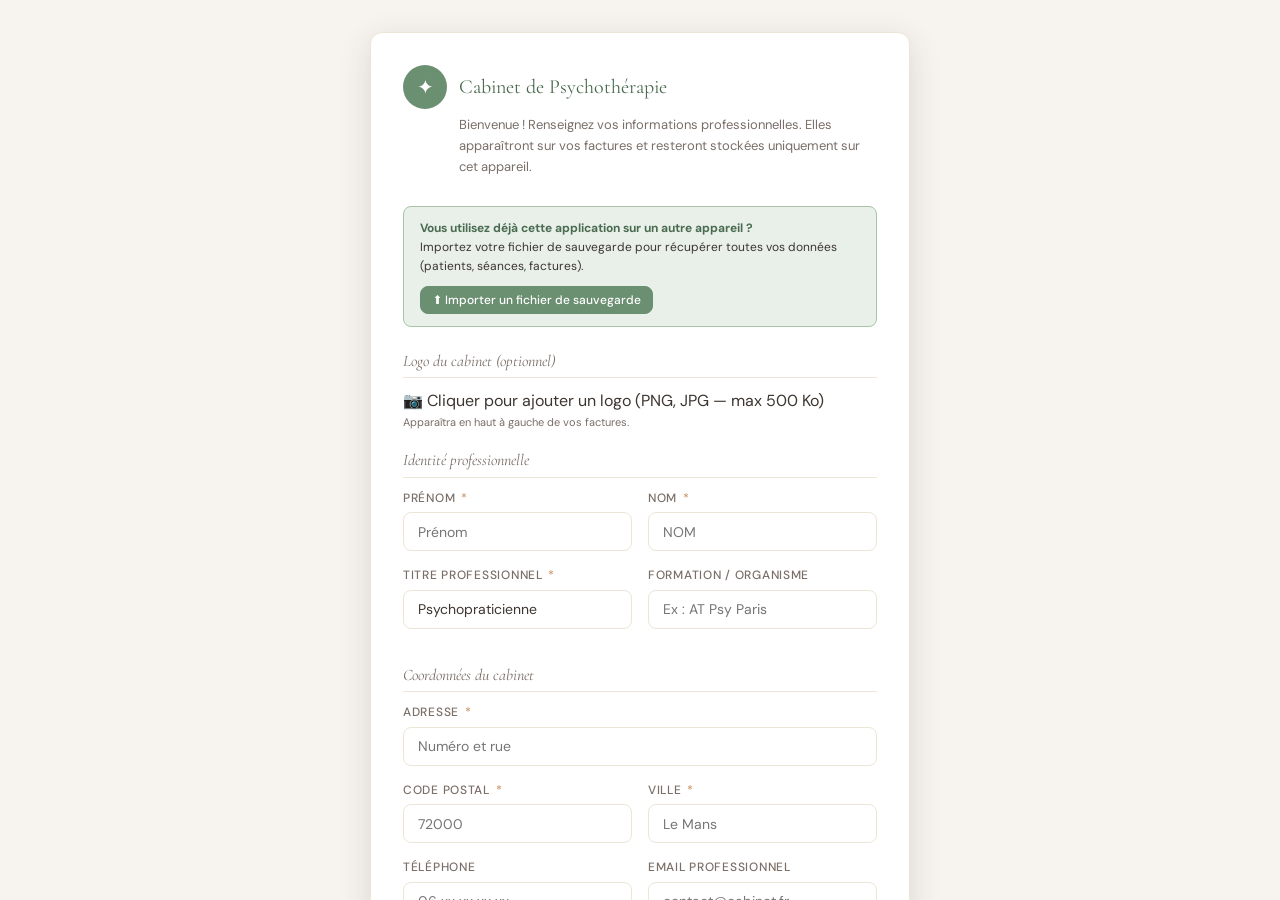
==== commit b871837a: "Update index.html" ====
--- a/index.html
+++ b/index.html
@@ -34,6 +34,17 @@
       </div>
     </div>
 
+    <div class="setup-section">Logo du cabinet (optionnel)</div>
+    <div class="form-group">
+      <div class="logo-upload-zone" onclick="document.getElementById('c-logo-input').click()">
+        <img id="c-logo-preview" src="" alt="" style="display:none;max-height:72px;max-width:200px;object-fit:contain;">
+        <span id="c-logo-placeholder">📷 Cliquer pour ajouter un logo (PNG, JPG — max 500 Ko)</span>
+      </div>
+      <input type="file" id="c-logo-input" accept="image/*" style="display:none;" onchange="handleLogoUpload('c')">
+      <button type="button" class="btn btn-secondary btn-sm" id="c-logo-remove" style="display:none;margin-top:.4rem;" onclick="removeLogo('c')">✕ Supprimer le logo</button>
+      <div class="form-hint">Apparaîtra en haut à gauche de vos factures.</div>
+    </div>
+
     <div class="setup-section">Identité professionnelle</div>
     <div class="form-row">
       <div class="form-group"><label>Prénom <span class="req">*</span></label><input type="text" id="c-prenom" placeholder="Prénom"></div>
@@ -201,6 +212,7 @@
         <option value="planifié">Planifiées</option>
         <option value="honoré">Honorées</option>
         <option value="réglée">Réglées</option>
+        <option value="facturé">Facturées</option>
         <option value="annulé">Annulées</option>
       </select>
       <select id="filter-pat" class="btn btn-secondary" style="border:1.5px solid var(--beige-mid);font-size:13px;cursor:pointer;" onchange="renderSeances()">
@@ -211,6 +223,7 @@
         <button class="btn btn-secondary btn-sm" onclick="document.getElementById('filter-date').value='';renderSeances();" title="Effacer le filtre date">✕</button>
       </div>
     </div>
+    <div id="gcal-expiry-banner" style="display:none;margin-bottom:.75rem;"></div>
     <div id="seances-list"></div>
     <div id="indispo-regles-summary"></div>
   </div>
@@ -343,10 +356,39 @@
       </div>
     </div>
 
+    <div class="settings-section">
+      <div class="settings-section-title">Logo du cabinet</div>
+      <div class="card">
+        <div style="display:flex;align-items:center;gap:1.25rem;flex-wrap:wrap;">
+          <div class="logo-upload-zone" style="min-width:160px;flex-shrink:0;" onclick="document.getElementById('s-logo-input').click()">
+            <img id="s-logo-preview" src="" alt="" style="display:none;max-height:64px;max-width:160px;object-fit:contain;">
+            <span id="s-logo-placeholder">📷 Cliquer pour ajouter</span>
+          </div>
+          <input type="file" id="s-logo-input" accept="image/*" style="display:none;" onchange="handleLogoUpload('s')">
+          <div style="flex:1;">
+            <p style="font-size:13px;color:var(--warm-mid);line-height:1.6;margin-bottom:.5rem;">Affiché en haut à gauche des factures. PNG, JPG ou SVG, max 500 Ko.</p>
+            <button type="button" class="btn btn-secondary btn-sm" id="s-logo-remove" style="display:none;" onclick="removeLogo('s')">✕ Supprimer le logo</button>
+          </div>
+        </div>
+      </div>
+    </div>
+
     <div style="display:flex;justify-content:space-between;align-items:center;flex-wrap:wrap;gap:1rem;margin-top:.5rem;">
       <button class="btn btn-danger btn-sm" onclick="resetApp()">Réinitialiser toutes les données</button>
       <button class="btn btn-primary" onclick="saveSettings()" style="padding:.65rem 2rem;">Enregistrer les modifications</button>
     </div>
+  </div>
+
+  <!-- ── FICHE PATIENT (pleine page) ── -->
+  <div class="page" id="page-patient-detail">
+    <div class="page-header">
+      <div style="display:flex;align-items:center;gap:.75rem;">
+        <button class="btn btn-secondary btn-sm" onclick="closeFichePatient()">← Retour</button>
+        <h1 class="page-title" style="margin:0;" id="fiche-page-title">Fiche patient</h1>
+      </div>
+      <div id="fiche-page-actions" style="display:flex;gap:.5rem;flex-wrap:wrap;"></div>
+    </div>
+    <div id="fiche-content" style="max-width:860px;"></div>
   </div>
 
 </main>
@@ -466,6 +508,7 @@
           <option value="planifié">Planifiée</option>
           <option value="honoré">Honorée</option>
           <option value="réglée">Réglée</option>
+          <option value="facturé">Facturée</option>
           <option value="annulé">Annulée</option>
         </select>
       </div>
@@ -558,14 +601,6 @@
   </div>
 </div>
 
-<!-- ── Modal Fiche Patient ── -->
-<div class="modal-overlay hidden" id="modal-fiche">
-  <div class="modal" style="max-width:600px;">
-    <button class="modal-close" onclick="closeModal('modal-fiche')">✕</button>
-    <div id="fiche-content"></div>
-  </div>
-</div>
-
 <!-- ── Modal Vue Séance ── -->
 <div class="modal-overlay hidden" id="modal-seance-view">
   <div class="modal" style="max-width:580px;">
@@ -637,12 +672,23 @@
     </div>
 
     <div class="form-group"><label>Patient <span class="req">*</span></label><select id="f-patient" onchange="populateFactureSeances()"></select></div>
+
     <div class="form-group">
-      <label>Séances à inclure <span class="req">*</span></label>
-      <div id="f-seances-select" style="border:1.5px solid var(--beige-mid);border-radius:var(--radius-sm);padding:.5rem;max-height:220px;overflow-y:auto;background:var(--white);">
+      <div style="display:flex;align-items:center;justify-content:space-between;margin-bottom:.4rem;flex-wrap:wrap;gap:.4rem;">
+        <label style="margin:0;">Séances à inclure <span class="req">*</span></label>
+        <div style="display:flex;gap:.4rem;align-items:center;">
+          <label style="font-size:12px;color:var(--warm-mid);cursor:pointer;display:flex;align-items:center;gap:.3rem;">
+            <input type="checkbox" id="f-filtre-toutes" onchange="populateFactureSeances()" style="width:auto;accent-color:var(--sage);">
+            Toutes les séances
+          </label>
+          <button type="button" class="btn btn-secondary btn-xs" onclick="document.querySelectorAll('.f-cb').forEach(cb=>cb.checked=true);updateFTotal();">Tout sélectionner</button>
+        </div>
+      </div>
+      <div id="f-seances-select" style="border:1.5px solid var(--beige-mid);border-radius:var(--radius-sm);padding:.5rem;max-height:240px;overflow-y:auto;background:var(--white);">
         <div style="color:var(--warm-mid);font-size:13px;padding:.5rem;">Sélectionnez un patient d'abord</div>
       </div>
     </div>
+
     <div class="form-row">
       <div class="form-group"><label>Date d'émission <span class="req">*</span></label><input type="date" id="f-date"></div>
       <div class="form-group"><label>Date d'échéance <span class="req">*</span></label><input type="date" id="f-echeance"></div>
@@ -655,6 +701,31 @@
     <div class="modal-actions">
       <button class="btn btn-secondary" onclick="closeModal('modal-facture')">Annuler</button>
       <button class="btn btn-primary" onclick="genererFacture()">Générer la facture</button>
+    </div>
+  </div>
+</div>
+
+<!-- ── Modal confirmation paiement avant facturation ── -->
+<div class="modal-overlay hidden" id="modal-facture-paiement">
+  <div class="modal" style="max-width:420px;">
+    <h2 class="modal-title">Mode de règlement requis</h2>
+    <p style="font-size:13px;color:var(--warm-mid);margin-bottom:1rem;line-height:1.5;">
+      <strong id="fp-nb-seances"></strong> séance(s) sélectionnée(s) n'ont pas de mode de règlement défini.<br>
+      Ce champ est obligatoire pour apparaître correctement sur la facture.
+    </p>
+    <div class="form-group">
+      <label>Mode de règlement <span class="req">*</span></label>
+      <select id="fp-paiement">
+        <option value="">— Sélectionner —</option>
+        <option value="Espèces">Espèces</option>
+        <option value="Chèque">Chèque</option>
+        <option value="Virement">Virement</option>
+        <option value="Carte bancaire">Carte bancaire</option>
+      </select>
+    </div>
+    <div class="modal-actions">
+      <button class="btn btn-secondary" onclick="closeModal('modal-facture-paiement')">Annuler</button>
+      <button class="btn btn-primary" onclick="confirmerPaiementEtFacturer()">Confirmer et générer</button>
     </div>
   </div>
 </div>
@@ -809,26 +880,33 @@
 
 <!-- ── Modal Import Google Agenda ── -->
 <div class="modal-overlay hidden" id="modal-gcal-import">
-  <div class="modal" style="max-width:720px;">
+  <div class="modal" style="max-width:680px;">
     <button class="modal-close" onclick="closeModal('modal-gcal-import')">✕</button>
     <h2 class="modal-title">📅 Importer depuis Google Agenda</h2>
 
     <!-- Étape 1 : choix du calendrier + plage -->
     <div id="gcal-step-calendars">
-      <div class="form-row">
-        <div class="form-group">
-          <label>Calendrier</label>
-          <select id="gcal-cal-select" style="font-size:13px;"></select>
-        </div>
-        <div class="form-group">
-          <label>Du</label>
+      <p style="font-size:13px;color:var(--warm-mid);margin-bottom:1rem;line-height:1.5;">
+        Choisissez le calendrier à importer, puis la période souhaitée.
+      </p>
+
+      <div class="form-group">
+        <label style="font-weight:500;">Calendrier <span class="req">*</span></label>
+        <div id="gcal-cal-cards" style="display:flex;flex-direction:column;gap:.5rem;margin-top:.4rem;max-height:240px;overflow-y:auto;"></div>
+        <input type="hidden" id="gcal-cal-select">
+      </div>
+
+      <div class="form-row" style="margin-top:.75rem;">
+        <div class="form-group">
+          <label>Du <span class="req">*</span></label>
           <input type="date" id="gcal-date-from">
         </div>
         <div class="form-group">
-          <label>Au</label>
+          <label>Au <span class="req">*</span></label>
           <input type="date" id="gcal-date-to">
         </div>
       </div>
+
       <div class="modal-actions" style="padding-top:0;">
         <button class="btn btn-secondary" onclick="closeModal('modal-gcal-import')">Annuler</button>
         <button class="btn btn-primary" onclick="gcalLoadEvents()">Charger les événements →</button>
--- a/style.css
+++ b/style.css
@@ -112,6 +112,7 @@
 .badge-annulé   { background: var(--danger-pale);  color: var(--danger);  }
 .badge-planifié { background: var(--info-pale);    color: var(--info);    }
 .badge-réglée   { background: #e8f5e9; color: #1b5e20; border: 1px solid #a5d6a7; }
+.badge-facturé  { background: #ede7f6; color: #4527a0; border: 1px solid #b39ddb; }
 .badge-actif    { background: var(--success-pale); color: var(--success); }
 .badge-inactif  { background: var(--danger-pale);  color: var(--danger);  }
 
@@ -223,7 +224,7 @@
 
 /* ── Suivi thérapeutique ── */
 .suivi-section-hint { font-size: 12px; color: var(--warm-mid); font-style: italic; margin-bottom: .75rem; line-height: 1.5; padding: .35rem .5rem; background: var(--sage-pale); border-radius: 4px; }
-.suivi-content      { white-space: pre-wrap; max-height: 300px; overflow-y: auto; }
+.suivi-content      { white-space: pre-wrap; max-height: 420px; overflow-y: auto; }
 .suivi-empty        { padding: .75rem 0; }
 .suivi-tabs-fiche   { border: 1px solid var(--beige-mid); border-radius: var(--radius); padding: 1rem; background: var(--white); margin-bottom: 1.25rem; }
 
@@ -231,11 +232,15 @@
 .gcal-row-done { opacity: .5; background: var(--beige); }
 #gcal-events-tbody tr { border-bottom: 1px solid var(--beige-mid); }
 #gcal-events-tbody td { padding: .5rem .6rem; vertical-align: middle; }
-
-/* ── Google Agenda import ── */
-.gcal-row-done { opacity: .5; background: var(--beige); }
-#gcal-events-tbody tr { border-bottom: 1px solid var(--beige-mid); }
-#gcal-events-tbody td { padding: .5rem .6rem; vertical-align: middle; }
+.gcal-cal-card { display: flex; align-items: center; gap: .65rem; padding: .65rem .85rem; border: 1.5px solid var(--beige-mid); border-radius: var(--radius-sm); cursor: pointer; transition: var(--t); flex-wrap: wrap; }
+.gcal-cal-card:hover    { border-color: var(--sage-light); background: var(--sage-pale); }
+.gcal-cal-card.selected { border-color: var(--sage); background: var(--sage-pale); box-shadow: 0 0 0 2px var(--sage-light); }
+.gcal-cal-dot   { width: 14px; height: 14px; border-radius: 50%; flex-shrink: 0; }
+.gcal-cal-name  { font-size: 14px; font-weight: 500; flex: 1; }
+.gcal-cal-badge { font-size: 10px; font-weight: 500; color: var(--sage-dark); background: var(--sage-pale); border: 1px solid var(--sage-light); border-radius: 10px; padding: 1px 6px; }
+.gcal-cal-desc  { font-size: 11px; color: var(--warm-mid); width: 100%; padding-left: 1.7rem; }
+
+
 .divider { border: none; border-top: 1px solid var(--beige-mid); margin: 1rem 0; }
 .empty-state { text-align: center; padding: 3rem 1.5rem; color: var(--warm-mid); }
 .empty-state .ei { font-size: 40px; margin-bottom: 1rem; opacity: .5; }
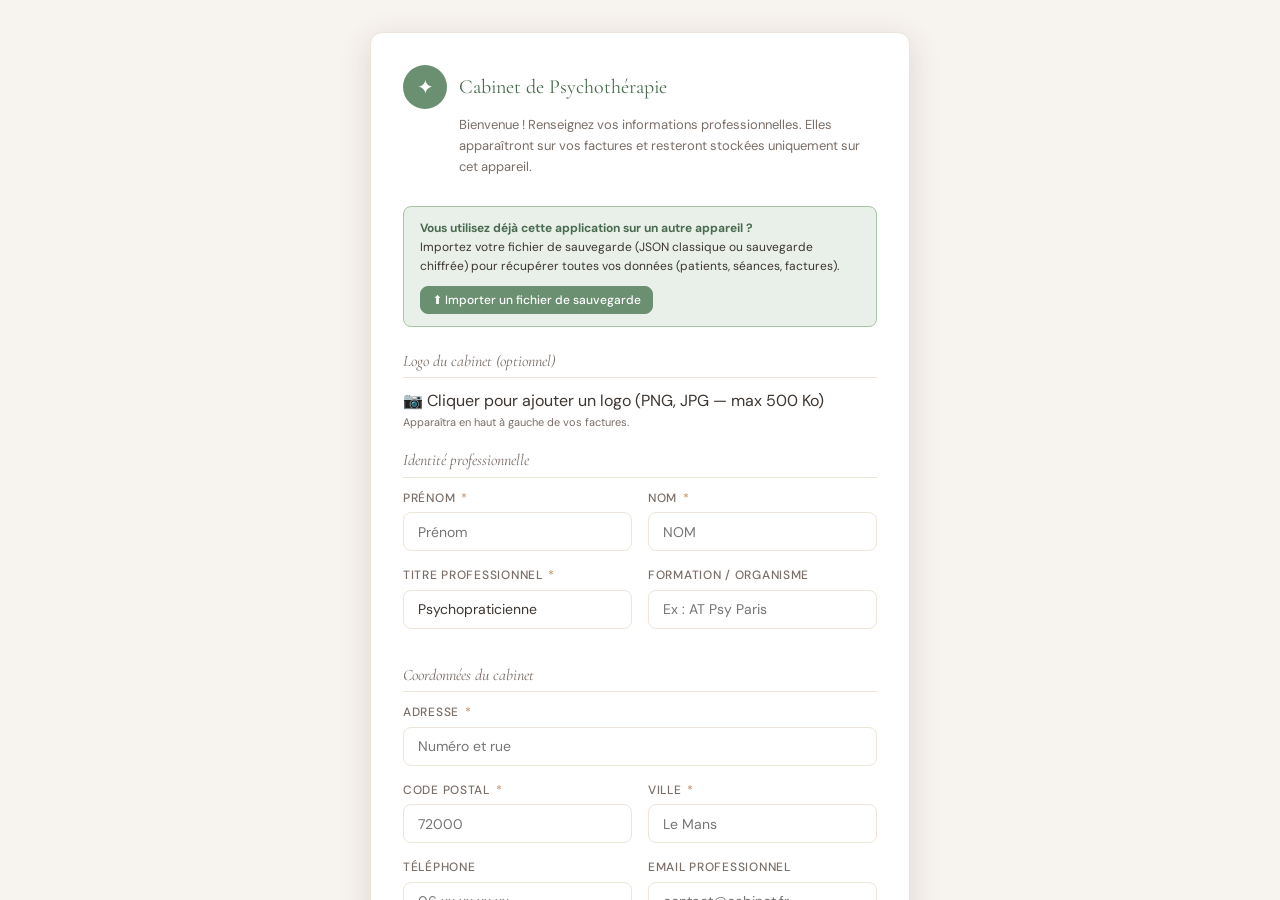
==== commit e536260d: "Chiffrage des exports et mini-editeur de texte" ====
--- a/index.html
+++ b/index.html
@@ -28,7 +28,7 @@
     <!-- Reprise depuis un backup -->
     <div class="info-box sage" style="margin-bottom:1.5rem;">
       <strong>Vous utilisez déjà cette application sur un autre appareil ?</strong><br>
-      <span style="font-size:12px;">Importez votre fichier de sauvegarde pour récupérer toutes vos données (patients, séances, factures).</span>
+      <span style="font-size:12px;">Importez votre fichier de sauvegarde (JSON classique ou sauvegarde chiffrée) pour récupérer toutes vos données (patients, séances, factures).</span>
       <div style="margin-top:.6rem;">
         <button type="button" class="btn btn-primary btn-sm" onclick="importDataFromSetup()">⬆ Importer un fichier de sauvegarde</button>
       </div>
@@ -128,6 +128,7 @@
     <div class="name" id="hdr-name">Cabinet de Psychothérapie</div>
     <div class="subtitle" id="hdr-sub">Gestion du cabinet</div>
   </div>
+  <div id="hdr-drive-badge" style="margin-left:auto;font-size:11px;color:var(--warm-mid);display:none;align-items:center;gap:.3rem;"></div>
 </header>
 
 <nav>
@@ -253,6 +254,7 @@
         <div style="display:flex;gap:.75rem;flex-wrap:wrap;">
           <button class="btn btn-primary" onclick="exportData()">⬇ Exporter les données</button>
           <button class="btn btn-secondary" onclick="importData()">⬆ Importer des données</button>
+          <button class="btn btn-secondary" onclick="exportEncryptedData()">🔐 Exporter chiffré</button>
         </div>
       </div>
     </div>
@@ -335,6 +337,16 @@
           <div class="form-group"><label>Banque</label><input type="text" id="s-banque"></div>
           <div class="form-group"><label>Modes de paiement acceptés</label><input type="text" id="s-paiements"></div>
         </div>
+      </div>
+    </div>
+
+    <div class="settings-section">
+      <div class="settings-section-title">Sauvegarde Google Drive</div>
+      <div class="card">
+        <p style="font-size:13px;color:var(--warm-mid);margin-bottom:.75rem;line-height:1.6;">
+          Sauvegarde automatique de toutes vos données dans un fichier <strong>cabinet-psychotherapie-backup.json</strong> sur votre Google Drive. L'application n'accède qu'aux fichiers qu'elle a elle-même créés (<code>drive.file</code>).
+        </p>
+        <div id="gdrive-status-box"></div>
       </div>
     </div>
 
@@ -439,7 +451,27 @@
       <div class="form-group"><label>Motif de consultation</label><input type="text" id="p-motif" placeholder="Ex : anxiété, relations, deuil…"></div>
       <div class="form-group">
         <label>Notes générales</label>
-        <textarea id="p-notes" rows="3" placeholder="Observations générales…"></textarea>
+        <div class="rich-editor-wrap" data-rich-id="p-notes">
+  <div class="rich-toolbar" role="toolbar" aria-label="Mise en forme">
+    <button type="button" title="Gras" onmousedown="event.preventDefault()" onclick="richTextCommand('p-notes','bold')"><strong>B</strong></button>
+    <button type="button" title="Italique" onmousedown="event.preventDefault()" onclick="richTextCommand('p-notes','italic')"><em>I</em></button>
+    <button type="button" title="Souligné" onmousedown="event.preventDefault()" onclick="richTextCommand('p-notes','underline')"><u>U</u></button>
+    <button type="button" title="Barré" onmousedown="event.preventDefault()" onclick="richTextCommand('p-notes','strikeThrough')"><s>S</s></button>
+    <span class="rich-toolbar-sep"></span>
+    <button type="button" title="Liste à puces" onmousedown="event.preventDefault()" onclick="richTextCommand('p-notes','insertUnorderedList')">•≡</button>
+    <button type="button" title="Liste numérotée" onmousedown="event.preventDefault()" onclick="richTextCommand('p-notes','insertOrderedList')">1≡</button>
+    <span class="rich-toolbar-sep"></span>
+    <span class="rich-color-label">Couleur</span>
+    <button type="button" class="rich-color rich-color-dark" title="Noir" onmousedown="event.preventDefault()" onclick="richTextCommand('p-notes','foreColor','#3f3933')"></button>
+    <button type="button" class="rich-color rich-color-red" title="Rouge" onmousedown="event.preventDefault()" onclick="richTextCommand('p-notes','foreColor','#b44b45')"></button>
+    <button type="button" class="rich-color rich-color-blue" title="Bleu" onmousedown="event.preventDefault()" onclick="richTextCommand('p-notes','foreColor','#4169a1')"></button>
+    <button type="button" class="rich-color rich-color-green" title="Vert" onmousedown="event.preventDefault()" onclick="richTextCommand('p-notes','foreColor','#477b55')"></button>
+    <span class="rich-toolbar-sep"></span>
+    <button type="button" title="Effacer le formatage" onmousedown="event.preventDefault()" onclick="richTextCommand('p-notes','removeFormat')">Tx</button>
+  </div>
+  <div id="p-notes-editor" class="rich-editor" contenteditable="true" role="textbox" aria-multiline="true" data-placeholder="Observations générales…"></div>
+  <textarea id="p-notes" class="rich-editor-value" rows="3" aria-hidden="true" tabindex="-1"></textarea>
+</div>
       </div>
       <div class="info-box terra" style="font-size:11px;">⚑ Toutes les données sont stockées uniquement sur cet appareil.</div>
     </div>
@@ -448,7 +480,27 @@
       <div class="suivi-section-hint">Antécédents, contexte de vie, histoire personnelle du patient.</div>
       <div class="form-group">
         <label>Historique</label>
-        <textarea id="p-historique" rows="12" placeholder="Antécédents médicaux, familiaux, événements marquants, contexte socio-professionnel…"></textarea>
+        <div class="rich-editor-wrap" data-rich-id="p-historique">
+  <div class="rich-toolbar" role="toolbar" aria-label="Mise en forme">
+    <button type="button" title="Gras" onmousedown="event.preventDefault()" onclick="richTextCommand('p-historique','bold')"><strong>B</strong></button>
+    <button type="button" title="Italique" onmousedown="event.preventDefault()" onclick="richTextCommand('p-historique','italic')"><em>I</em></button>
+    <button type="button" title="Souligné" onmousedown="event.preventDefault()" onclick="richTextCommand('p-historique','underline')"><u>U</u></button>
+    <button type="button" title="Barré" onmousedown="event.preventDefault()" onclick="richTextCommand('p-historique','strikeThrough')"><s>S</s></button>
+    <span class="rich-toolbar-sep"></span>
+    <button type="button" title="Liste à puces" onmousedown="event.preventDefault()" onclick="richTextCommand('p-historique','insertUnorderedList')">•≡</button>
+    <button type="button" title="Liste numérotée" onmousedown="event.preventDefault()" onclick="richTextCommand('p-historique','insertOrderedList')">1≡</button>
+    <span class="rich-toolbar-sep"></span>
+    <span class="rich-color-label">Couleur</span>
+    <button type="button" class="rich-color rich-color-dark" title="Noir" onmousedown="event.preventDefault()" onclick="richTextCommand('p-historique','foreColor','#3f3933')"></button>
+    <button type="button" class="rich-color rich-color-red" title="Rouge" onmousedown="event.preventDefault()" onclick="richTextCommand('p-historique','foreColor','#b44b45')"></button>
+    <button type="button" class="rich-color rich-color-blue" title="Bleu" onmousedown="event.preventDefault()" onclick="richTextCommand('p-historique','foreColor','#4169a1')"></button>
+    <button type="button" class="rich-color rich-color-green" title="Vert" onmousedown="event.preventDefault()" onclick="richTextCommand('p-historique','foreColor','#477b55')"></button>
+    <span class="rich-toolbar-sep"></span>
+    <button type="button" title="Effacer le formatage" onmousedown="event.preventDefault()" onclick="richTextCommand('p-historique','removeFormat')">Tx</button>
+  </div>
+  <div id="p-historique-editor" class="rich-editor" contenteditable="true" role="textbox" aria-multiline="true" data-placeholder="Antécédents médicaux, familiaux, événements marquants, contexte socio-professionnel…"></div>
+  <textarea id="p-historique" class="rich-editor-value" rows="12" aria-hidden="true" tabindex="-1"></textarea>
+</div>
       </div>
     </div>
 
@@ -456,7 +508,27 @@
       <div class="suivi-section-hint">Analyse Transactionnelle : états du moi, jeux, scénarios, injonctions, permissions…</div>
       <div class="form-group">
         <label>Diagnostic Analyse Transactionnelle</label>
-        <textarea id="p-diagnosticAT" rows="12" placeholder="États du moi (Parent, Adulte, Enfant)&#10;Jeux psychologiques identifiés&#10;Scénario de vie&#10;Injonctions / Permissions&#10;Drivers&#10;…"></textarea>
+        <div class="rich-editor-wrap" data-rich-id="p-diagnosticAT">
+  <div class="rich-toolbar" role="toolbar" aria-label="Mise en forme">
+    <button type="button" title="Gras" onmousedown="event.preventDefault()" onclick="richTextCommand('p-diagnosticAT','bold')"><strong>B</strong></button>
+    <button type="button" title="Italique" onmousedown="event.preventDefault()" onclick="richTextCommand('p-diagnosticAT','italic')"><em>I</em></button>
+    <button type="button" title="Souligné" onmousedown="event.preventDefault()" onclick="richTextCommand('p-diagnosticAT','underline')"><u>U</u></button>
+    <button type="button" title="Barré" onmousedown="event.preventDefault()" onclick="richTextCommand('p-diagnosticAT','strikeThrough')"><s>S</s></button>
+    <span class="rich-toolbar-sep"></span>
+    <button type="button" title="Liste à puces" onmousedown="event.preventDefault()" onclick="richTextCommand('p-diagnosticAT','insertUnorderedList')">•≡</button>
+    <button type="button" title="Liste numérotée" onmousedown="event.preventDefault()" onclick="richTextCommand('p-diagnosticAT','insertOrderedList')">1≡</button>
+    <span class="rich-toolbar-sep"></span>
+    <span class="rich-color-label">Couleur</span>
+    <button type="button" class="rich-color rich-color-dark" title="Noir" onmousedown="event.preventDefault()" onclick="richTextCommand('p-diagnosticAT','foreColor','#3f3933')"></button>
+    <button type="button" class="rich-color rich-color-red" title="Rouge" onmousedown="event.preventDefault()" onclick="richTextCommand('p-diagnosticAT','foreColor','#b44b45')"></button>
+    <button type="button" class="rich-color rich-color-blue" title="Bleu" onmousedown="event.preventDefault()" onclick="richTextCommand('p-diagnosticAT','foreColor','#4169a1')"></button>
+    <button type="button" class="rich-color rich-color-green" title="Vert" onmousedown="event.preventDefault()" onclick="richTextCommand('p-diagnosticAT','foreColor','#477b55')"></button>
+    <span class="rich-toolbar-sep"></span>
+    <button type="button" title="Effacer le formatage" onmousedown="event.preventDefault()" onclick="richTextCommand('p-diagnosticAT','removeFormat')">Tx</button>
+  </div>
+  <div id="p-diagnosticAT-editor" class="rich-editor" contenteditable="true" role="textbox" aria-multiline="true" data-placeholder="États du moi, jeux psychologiques, scénario de vie, injonctions / permissions, drivers…"></div>
+  <textarea id="p-diagnosticAT" class="rich-editor-value" rows="12" aria-hidden="true" tabindex="-1"></textarea>
+</div>
       </div>
     </div>
 
@@ -464,7 +536,27 @@
       <div class="suivi-section-hint">Notes de supervision, points à travailler en inter-séances, observations du thérapeute.</div>
       <div class="form-group">
         <label>Supervision</label>
-        <textarea id="p-supervision" rows="12" placeholder="Points à apporter en supervision&#10;Contre-transfert&#10;Hypothèses thérapeutiques&#10;…"></textarea>
+        <div class="rich-editor-wrap" data-rich-id="p-supervision">
+  <div class="rich-toolbar" role="toolbar" aria-label="Mise en forme">
+    <button type="button" title="Gras" onmousedown="event.preventDefault()" onclick="richTextCommand('p-supervision','bold')"><strong>B</strong></button>
+    <button type="button" title="Italique" onmousedown="event.preventDefault()" onclick="richTextCommand('p-supervision','italic')"><em>I</em></button>
+    <button type="button" title="Souligné" onmousedown="event.preventDefault()" onclick="richTextCommand('p-supervision','underline')"><u>U</u></button>
+    <button type="button" title="Barré" onmousedown="event.preventDefault()" onclick="richTextCommand('p-supervision','strikeThrough')"><s>S</s></button>
+    <span class="rich-toolbar-sep"></span>
+    <button type="button" title="Liste à puces" onmousedown="event.preventDefault()" onclick="richTextCommand('p-supervision','insertUnorderedList')">•≡</button>
+    <button type="button" title="Liste numérotée" onmousedown="event.preventDefault()" onclick="richTextCommand('p-supervision','insertOrderedList')">1≡</button>
+    <span class="rich-toolbar-sep"></span>
+    <span class="rich-color-label">Couleur</span>
+    <button type="button" class="rich-color rich-color-dark" title="Noir" onmousedown="event.preventDefault()" onclick="richTextCommand('p-supervision','foreColor','#3f3933')"></button>
+    <button type="button" class="rich-color rich-color-red" title="Rouge" onmousedown="event.preventDefault()" onclick="richTextCommand('p-supervision','foreColor','#b44b45')"></button>
+    <button type="button" class="rich-color rich-color-blue" title="Bleu" onmousedown="event.preventDefault()" onclick="richTextCommand('p-supervision','foreColor','#4169a1')"></button>
+    <button type="button" class="rich-color rich-color-green" title="Vert" onmousedown="event.preventDefault()" onclick="richTextCommand('p-supervision','foreColor','#477b55')"></button>
+    <span class="rich-toolbar-sep"></span>
+    <button type="button" title="Effacer le formatage" onmousedown="event.preventDefault()" onclick="richTextCommand('p-supervision','removeFormat')">Tx</button>
+  </div>
+  <div id="p-supervision-editor" class="rich-editor" contenteditable="true" role="textbox" aria-multiline="true" data-placeholder="Points à apporter en supervision, contre-transfert, hypothèses thérapeutiques…"></div>
+  <textarea id="p-supervision" class="rich-editor-value" rows="12" aria-hidden="true" tabindex="-1"></textarea>
+</div>
       </div>
     </div>
 
@@ -523,7 +615,27 @@
         </select>
       </div>
     </div>
-    <div class="form-group"><label>Notes de séance</label><textarea id="s-notes" rows="2" placeholder="Observations…"></textarea></div>
+    <div class="form-group"><label>Notes de séance</label><div class="rich-editor-wrap" data-rich-id="s-notes">
+  <div class="rich-toolbar" role="toolbar" aria-label="Mise en forme">
+    <button type="button" title="Gras" onmousedown="event.preventDefault()" onclick="richTextCommand('s-notes','bold')"><strong>B</strong></button>
+    <button type="button" title="Italique" onmousedown="event.preventDefault()" onclick="richTextCommand('s-notes','italic')"><em>I</em></button>
+    <button type="button" title="Souligné" onmousedown="event.preventDefault()" onclick="richTextCommand('s-notes','underline')"><u>U</u></button>
+    <button type="button" title="Barré" onmousedown="event.preventDefault()" onclick="richTextCommand('s-notes','strikeThrough')"><s>S</s></button>
+    <span class="rich-toolbar-sep"></span>
+    <button type="button" title="Liste à puces" onmousedown="event.preventDefault()" onclick="richTextCommand('s-notes','insertUnorderedList')">•≡</button>
+    <button type="button" title="Liste numérotée" onmousedown="event.preventDefault()" onclick="richTextCommand('s-notes','insertOrderedList')">1≡</button>
+    <span class="rich-toolbar-sep"></span>
+    <span class="rich-color-label">Couleur</span>
+    <button type="button" class="rich-color rich-color-dark" title="Noir" onmousedown="event.preventDefault()" onclick="richTextCommand('s-notes','foreColor','#3f3933')"></button>
+    <button type="button" class="rich-color rich-color-red" title="Rouge" onmousedown="event.preventDefault()" onclick="richTextCommand('s-notes','foreColor','#b44b45')"></button>
+    <button type="button" class="rich-color rich-color-blue" title="Bleu" onmousedown="event.preventDefault()" onclick="richTextCommand('s-notes','foreColor','#4169a1')"></button>
+    <button type="button" class="rich-color rich-color-green" title="Vert" onmousedown="event.preventDefault()" onclick="richTextCommand('s-notes','foreColor','#477b55')"></button>
+    <span class="rich-toolbar-sep"></span>
+    <button type="button" title="Effacer le formatage" onmousedown="event.preventDefault()" onclick="richTextCommand('s-notes','removeFormat')">Tx</button>
+  </div>
+  <div id="s-notes-editor" class="rich-editor" contenteditable="true" role="textbox" aria-multiline="true" data-placeholder="Observations…"></div>
+  <textarea id="s-notes" class="rich-editor-value" rows="2" aria-hidden="true" tabindex="-1"></textarea>
+</div></div>
 
     <!-- Planification récurrente -->
     <div style="margin-top:.25rem;">
@@ -628,7 +740,27 @@
       <div class="suivi-section-hint">Antécédents, contexte de vie, histoire personnelle.</div>
       <div class="form-group">
         <label>Ajouter une note (sera horodatée et ajoutée en haut)</label>
-        <textarea id="sv-historique-new" rows="3" placeholder="Nouvelle observation…"></textarea>
+        <div class="rich-editor-wrap" data-rich-id="sv-historique-new">
+  <div class="rich-toolbar" role="toolbar" aria-label="Mise en forme">
+    <button type="button" title="Gras" onmousedown="event.preventDefault()" onclick="richTextCommand('sv-historique-new','bold')"><strong>B</strong></button>
+    <button type="button" title="Italique" onmousedown="event.preventDefault()" onclick="richTextCommand('sv-historique-new','italic')"><em>I</em></button>
+    <button type="button" title="Souligné" onmousedown="event.preventDefault()" onclick="richTextCommand('sv-historique-new','underline')"><u>U</u></button>
+    <button type="button" title="Barré" onmousedown="event.preventDefault()" onclick="richTextCommand('sv-historique-new','strikeThrough')"><s>S</s></button>
+    <span class="rich-toolbar-sep"></span>
+    <button type="button" title="Liste à puces" onmousedown="event.preventDefault()" onclick="richTextCommand('sv-historique-new','insertUnorderedList')">•≡</button>
+    <button type="button" title="Liste numérotée" onmousedown="event.preventDefault()" onclick="richTextCommand('sv-historique-new','insertOrderedList')">1≡</button>
+    <span class="rich-toolbar-sep"></span>
+    <span class="rich-color-label">Couleur</span>
+    <button type="button" class="rich-color rich-color-dark" title="Noir" onmousedown="event.preventDefault()" onclick="richTextCommand('sv-historique-new','foreColor','#3f3933')"></button>
+    <button type="button" class="rich-color rich-color-red" title="Rouge" onmousedown="event.preventDefault()" onclick="richTextCommand('sv-historique-new','foreColor','#b44b45')"></button>
+    <button type="button" class="rich-color rich-color-blue" title="Bleu" onmousedown="event.preventDefault()" onclick="richTextCommand('sv-historique-new','foreColor','#4169a1')"></button>
+    <button type="button" class="rich-color rich-color-green" title="Vert" onmousedown="event.preventDefault()" onclick="richTextCommand('sv-historique-new','foreColor','#477b55')"></button>
+    <span class="rich-toolbar-sep"></span>
+    <button type="button" title="Effacer le formatage" onmousedown="event.preventDefault()" onclick="richTextCommand('sv-historique-new','removeFormat')">Tx</button>
+  </div>
+  <div id="sv-historique-new-editor" class="rich-editor" contenteditable="true" role="textbox" aria-multiline="true" data-placeholder="Nouvelle observation…"></div>
+  <textarea id="sv-historique-new" class="rich-editor-value" rows="3" aria-hidden="true" tabindex="-1"></textarea>
+</div>
       </div>
       <div id="sv-historique-existing" class="suivi-existing"></div>
     </div>
@@ -638,7 +770,27 @@
       <div class="suivi-section-hint">Analyse Transactionnelle : états du moi, jeux, scénarios…</div>
       <div class="form-group">
         <label>Ajouter une note (sera horodatée et ajoutée en haut)</label>
-        <textarea id="sv-diagat-new" rows="3" placeholder="Nouvelle observation AT…"></textarea>
+        <div class="rich-editor-wrap" data-rich-id="sv-diagat-new">
+  <div class="rich-toolbar" role="toolbar" aria-label="Mise en forme">
+    <button type="button" title="Gras" onmousedown="event.preventDefault()" onclick="richTextCommand('sv-diagat-new','bold')"><strong>B</strong></button>
+    <button type="button" title="Italique" onmousedown="event.preventDefault()" onclick="richTextCommand('sv-diagat-new','italic')"><em>I</em></button>
+    <button type="button" title="Souligné" onmousedown="event.preventDefault()" onclick="richTextCommand('sv-diagat-new','underline')"><u>U</u></button>
+    <button type="button" title="Barré" onmousedown="event.preventDefault()" onclick="richTextCommand('sv-diagat-new','strikeThrough')"><s>S</s></button>
+    <span class="rich-toolbar-sep"></span>
+    <button type="button" title="Liste à puces" onmousedown="event.preventDefault()" onclick="richTextCommand('sv-diagat-new','insertUnorderedList')">•≡</button>
+    <button type="button" title="Liste numérotée" onmousedown="event.preventDefault()" onclick="richTextCommand('sv-diagat-new','insertOrderedList')">1≡</button>
+    <span class="rich-toolbar-sep"></span>
+    <span class="rich-color-label">Couleur</span>
+    <button type="button" class="rich-color rich-color-dark" title="Noir" onmousedown="event.preventDefault()" onclick="richTextCommand('sv-diagat-new','foreColor','#3f3933')"></button>
+    <button type="button" class="rich-color rich-color-red" title="Rouge" onmousedown="event.preventDefault()" onclick="richTextCommand('sv-diagat-new','foreColor','#b44b45')"></button>
+    <button type="button" class="rich-color rich-color-blue" title="Bleu" onmousedown="event.preventDefault()" onclick="richTextCommand('sv-diagat-new','foreColor','#4169a1')"></button>
+    <button type="button" class="rich-color rich-color-green" title="Vert" onmousedown="event.preventDefault()" onclick="richTextCommand('sv-diagat-new','foreColor','#477b55')"></button>
+    <span class="rich-toolbar-sep"></span>
+    <button type="button" title="Effacer le formatage" onmousedown="event.preventDefault()" onclick="richTextCommand('sv-diagat-new','removeFormat')">Tx</button>
+  </div>
+  <div id="sv-diagat-new-editor" class="rich-editor" contenteditable="true" role="textbox" aria-multiline="true" data-placeholder="Nouvelle observation AT…"></div>
+  <textarea id="sv-diagat-new" class="rich-editor-value" rows="3" aria-hidden="true" tabindex="-1"></textarea>
+</div>
       </div>
       <div id="sv-diagat-existing" class="suivi-existing"></div>
     </div>
@@ -648,7 +800,27 @@
       <div class="suivi-section-hint">Points à travailler, hypothèses thérapeutiques, contre-transfert.</div>
       <div class="form-group">
         <label>Ajouter une note (sera horodatée et ajoutée en haut)</label>
-        <textarea id="sv-supervision-new" rows="3" placeholder="Nouvelle note de supervision…"></textarea>
+        <div class="rich-editor-wrap" data-rich-id="sv-supervision-new">
+  <div class="rich-toolbar" role="toolbar" aria-label="Mise en forme">
+    <button type="button" title="Gras" onmousedown="event.preventDefault()" onclick="richTextCommand('sv-supervision-new','bold')"><strong>B</strong></button>
+    <button type="button" title="Italique" onmousedown="event.preventDefault()" onclick="richTextCommand('sv-supervision-new','italic')"><em>I</em></button>
+    <button type="button" title="Souligné" onmousedown="event.preventDefault()" onclick="richTextCommand('sv-supervision-new','underline')"><u>U</u></button>
+    <button type="button" title="Barré" onmousedown="event.preventDefault()" onclick="richTextCommand('sv-supervision-new','strikeThrough')"><s>S</s></button>
+    <span class="rich-toolbar-sep"></span>
+    <button type="button" title="Liste à puces" onmousedown="event.preventDefault()" onclick="richTextCommand('sv-supervision-new','insertUnorderedList')">•≡</button>
+    <button type="button" title="Liste numérotée" onmousedown="event.preventDefault()" onclick="richTextCommand('sv-supervision-new','insertOrderedList')">1≡</button>
+    <span class="rich-toolbar-sep"></span>
+    <span class="rich-color-label">Couleur</span>
+    <button type="button" class="rich-color rich-color-dark" title="Noir" onmousedown="event.preventDefault()" onclick="richTextCommand('sv-supervision-new','foreColor','#3f3933')"></button>
+    <button type="button" class="rich-color rich-color-red" title="Rouge" onmousedown="event.preventDefault()" onclick="richTextCommand('sv-supervision-new','foreColor','#b44b45')"></button>
+    <button type="button" class="rich-color rich-color-blue" title="Bleu" onmousedown="event.preventDefault()" onclick="richTextCommand('sv-supervision-new','foreColor','#4169a1')"></button>
+    <button type="button" class="rich-color rich-color-green" title="Vert" onmousedown="event.preventDefault()" onclick="richTextCommand('sv-supervision-new','foreColor','#477b55')"></button>
+    <span class="rich-toolbar-sep"></span>
+    <button type="button" title="Effacer le formatage" onmousedown="event.preventDefault()" onclick="richTextCommand('sv-supervision-new','removeFormat')">Tx</button>
+  </div>
+  <div id="sv-supervision-new-editor" class="rich-editor" contenteditable="true" role="textbox" aria-multiline="true" data-placeholder="Nouvelle note de supervision…"></div>
+  <textarea id="sv-supervision-new" class="rich-editor-value" rows="3" aria-hidden="true" tabindex="-1"></textarea>
+</div>
       </div>
       <div id="sv-supervision-existing" class="suivi-existing"></div>
     </div>
@@ -951,6 +1123,29 @@
   </div>
 </div>
 
+<!-- ── Modal mot de passe sauvegarde chiffrée ── -->
+<div class="modal-overlay hidden" id="modal-backup-password">
+  <div class="modal" style="max-width:440px;">
+    <h2 class="modal-title" id="backup-password-title">🔐 Sauvegarde chiffrée</h2>
+    <p id="backup-password-text" style="font-size:13px;color:var(--warm-mid);line-height:1.6;margin-bottom:1rem;"></p>
+    <form id="backup-password-form">
+      <div class="form-group">
+        <label for="backup-password">Mot de passe <span class="req">*</span></label>
+        <input type="password" id="backup-password" autocomplete="new-password" minlength="8" required>
+        <div class="form-hint">8 caractères minimum. Utilisez un mot de passe unique et conservez-le précieusement : il ne peut pas être récupéré.</div>
+      </div>
+      <div class="form-group" id="backup-password-confirm-group">
+        <label for="backup-password-confirm">Confirmer le mot de passe <span class="req">*</span></label>
+        <input type="password" id="backup-password-confirm" autocomplete="new-password" minlength="8">
+      </div>
+      <div class="modal-actions">
+        <button class="btn btn-secondary" type="button" id="backup-password-cancel">Annuler</button>
+        <button class="btn btn-primary" type="submit" id="backup-password-submit">Chiffrer et exporter</button>
+      </div>
+    </form>
+  </div>
+</div>
+
 <!-- ── Toast ── -->
 <div class="toast hidden" id="toast"></div>
 
--- a/style.css
+++ b/style.css
@@ -281,3 +281,37 @@
   main { padding: 0; max-width: 100%; }
   .invoice-preview { border: none; box-shadow: none; }
 }
+
+
+/* ── Éditeur de texte enrichi ─────────────────────────── */
+.rich-editor-wrap { width:100%; }
+.rich-toolbar {
+  display:flex; align-items:center; gap:3px; flex-wrap:wrap;
+  padding:.35rem .45rem; border:1.5px solid var(--beige-mid); border-bottom:0;
+  border-radius:var(--radius-sm) var(--radius-sm) 0 0; background:var(--beige);
+}
+.rich-toolbar button {
+  min-width:28px; height:28px; padding:0 .4rem; border:1px solid transparent;
+  border-radius:5px; background:transparent; color:var(--warm-dark); cursor:pointer;
+  font-family:var(--font-sans); font-size:13px;
+}
+.rich-toolbar button:hover { background:var(--white); border-color:var(--beige-mid); }
+.rich-toolbar-sep { width:1px; height:20px; background:var(--beige-mid); margin:0 3px; }
+.rich-color-label { font-size:11px; color:var(--warm-mid); margin:0 2px 0 3px; }
+.rich-color { width:18px !important; min-width:18px !important; height:18px !important; padding:0 !important; border-radius:50% !important; border:2px solid var(--white) !important; box-shadow:0 0 0 1px var(--beige-mid); }
+.rich-color-dark { background:#3f3933 !important; }
+.rich-color-red { background:#b44b45 !important; }
+.rich-color-blue { background:#4169a1 !important; }
+.rich-color-green { background:#477b55 !important; }
+.rich-editor {
+  width:100%; min-height:80px; max-height:420px; overflow:auto;
+  padding:.65rem .85rem; border:1.5px solid var(--beige-mid); border-radius:0 0 var(--radius-sm) var(--radius-sm);
+  font-family:var(--font-sans); font-size:14px; line-height:1.6; color:var(--warm-dark);
+  background:var(--white); outline:none; transition:var(--t); white-space:pre-wrap;
+}
+.rich-editor:focus { border-color:var(--sage); box-shadow:0 0 0 3px rgba(107,143,113,.12); }
+.rich-editor:empty::before { content:attr(data-placeholder); color:var(--warm-mid); pointer-events:none; }
+.rich-editor ul, .rich-editor ol, .rich-content ul, .rich-content ol { padding-left:1.5rem; }
+.rich-content p, .rich-content div { margin:.15rem 0; }
+.rich-content .suivi-stamp { font-weight:500; color:var(--warm-mid); margin:.35rem 0 .15rem; }
+.rich-editor-value { display:none !important; }
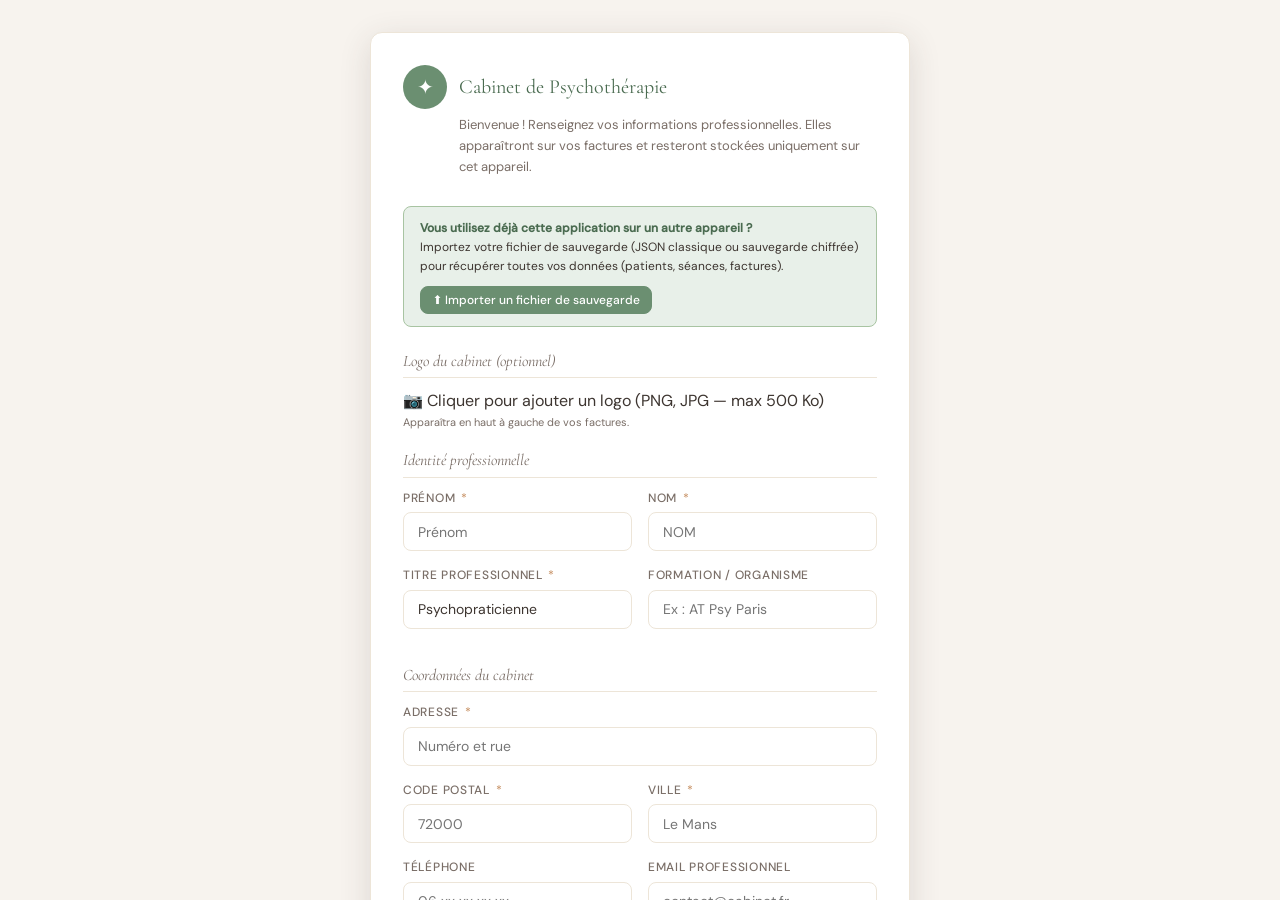
==== commit 691cd86c: "Grosse MAJ de sécurité" ====
--- a/index.html
+++ b/index.html
@@ -2,14 +2,21 @@
 <html lang="fr">
 <head>
   <meta charset="UTF-8">
+  <meta http-equiv="Content-Security-Policy" content="default-src 'none'; script-src 'self' 'unsafe-inline'; style-src 'self' 'unsafe-inline'; font-src 'self'; img-src 'self' data: blob:; connect-src 'self' https://www.googleapis.com https://oauth2.googleapis.com; manifest-src 'self'; worker-src 'self'; object-src 'none'; base-uri 'none'; form-action 'none'">
+  <meta name="referrer" content="no-referrer">
   <meta name="viewport" content="width=device-width, initial-scale=1.0">
   <meta name="theme-color" content="#6b8f71">
   <meta name="description" content="Cabinet de psychothérapie – Gestion patients, rendez-vous et facturation">
   <title>Cabinet Psychothérapie</title>
-  <link rel="manifest" href="#" id="manifest-link">
-  <link rel="preconnect" href="https://fonts.googleapis.com">
-  <link rel="preconnect" href="https://fonts.gstatic.com" crossorigin>
-  <link href="https://fonts.googleapis.com/css2?family=Cormorant+Garamond:ital,wght@0,300;0,400;0,500;1,300;1,400&family=DM+Sans:wght@300;400;500&display=swap" rel="stylesheet">
+  <link rel="manifest" href="manifest.webmanifest">
+  <link rel="icon" type="image/png" sizes="32x32" href="icons/favicon-32.png">
+  <link rel="apple-touch-icon" href="icons/apple-touch-icon.png">
+  <meta name="mobile-web-app-capable" content="yes">
+  <meta name="apple-mobile-web-app-capable" content="yes">
+  <meta name="apple-mobile-web-app-title" content="Cabinet Psy">
+  <meta name="apple-mobile-web-app-status-bar-style" content="default">
+  <link rel="preload" href="fonts/dm-sans-latin-400-normal.woff2" as="font" type="font/woff2" crossorigin>
+  <link rel="stylesheet" href="fonts/fonts.css">
   <link rel="stylesheet" href="style.css">
 </head>
 <body>
@@ -140,6 +147,8 @@
 </nav>
 
 <main>
+
+  <div id="backup-banner"></div>
 
   <!-- ── DASHBOARD ── -->
   <div class="page active" id="page-dashboard">
@@ -243,7 +252,25 @@
     </div>
 
     <div class="info-box terra">
-      <strong>⚑ Confidentialité :</strong> Toutes vos informations restent stockées uniquement sur cet appareil (localStorage). Aucune donnée ne transite par un serveur externe.
+      <strong>⚑ Confidentialité :</strong> Vos informations sont stockées sur cet appareil. Activez le verrouillage ci-dessous pour les chiffrer. Seules les sauvegardes Google Drive (chiffrées avant envoi) et l’import Google Agenda, si vous les activez, utilisent un service externe.
+    </div>
+
+    <!-- Sécurité -->
+    <div class="settings-section">
+      <div class="settings-section-title">Sécurité</div>
+      <div class="card"><div id="security-status-box"></div></div>
+    </div>
+
+    <!-- Stockage local -->
+    <div class="settings-section">
+      <div class="settings-section-title">Stockage sur cet appareil</div>
+      <div class="card"><div id="storage-status-box"></div></div>
+    </div>
+
+    <!-- Application (PWA) -->
+    <div class="settings-section">
+      <div class="settings-section-title">Application</div>
+      <div class="card"><div id="pwa-status-box"></div></div>
     </div>
 
     <!-- Export / Import -->
@@ -251,12 +278,19 @@
       <div class="settings-section-title">Sauvegarde des données</div>
       <div class="card">
         <p style="font-size:13px;color:var(--warm-mid);margin-bottom:1rem;line-height:1.6;">Exportez toutes vos données (patients, séances, factures, paramètres) dans un fichier JSON pour les sauvegarder ou les transférer vers un autre appareil.</p>
+        <p id="backup-last-line" style="font-size:12px;color:var(--sage-dark);margin-bottom:.9rem;"></p>
         <div style="display:flex;gap:.75rem;flex-wrap:wrap;">
-          <button class="btn btn-primary" onclick="exportData()">⬇ Exporter les données</button>
+          <button class="btn btn-primary" onclick="exportData()">⬇ Exporter (non chiffré)</button>
           <button class="btn btn-secondary" onclick="importData()">⬆ Importer des données</button>
-          <button class="btn btn-secondary" onclick="exportEncryptedData()">🔐 Exporter chiffré</button>
-        </div>
-      </div>
+          <button class="btn btn-primary" onclick="exportEncryptedData()">🔐 Exporter chiffré (recommandé)</button>
+        </div>
+      </div>
+    </div>
+
+    <!-- Sauvegarde automatique dans un dossier -->
+    <div class="settings-section">
+      <div class="settings-section-title">Sauvegarde automatique dans un dossier</div>
+      <div class="card"><div id="folder-backup-box"></div></div>
     </div>
 
     <div class="settings-section">
@@ -1131,12 +1165,12 @@
     <form id="backup-password-form">
       <div class="form-group">
         <label for="backup-password">Mot de passe <span class="req">*</span></label>
-        <input type="password" id="backup-password" autocomplete="new-password" minlength="8" required>
-        <div class="form-hint">8 caractères minimum. Utilisez un mot de passe unique et conservez-le précieusement : il ne peut pas être récupéré.</div>
+        <input type="password" id="backup-password" autocomplete="new-password" required>
+        <div class="form-hint">12 caractères minimum à la création. Utilisez un mot de passe unique et conservez-le précieusement : il ne peut pas être récupéré.</div>
       </div>
       <div class="form-group" id="backup-password-confirm-group">
         <label for="backup-password-confirm">Confirmer le mot de passe <span class="req">*</span></label>
-        <input type="password" id="backup-password-confirm" autocomplete="new-password" minlength="8">
+        <input type="password" id="backup-password-confirm" autocomplete="new-password">
       </div>
       <div class="modal-actions">
         <button class="btn btn-secondary" type="button" id="backup-password-cancel">Annuler</button>
@@ -1149,6 +1183,20 @@
 <!-- ── Toast ── -->
 <div class="toast hidden" id="toast"></div>
 
-<script src="app.js"></script>
+<!-- Ordre important : scripts classiques partageant la portée globale
+     (les onclick="…" inline et les variables DB/CFG en dépendent). -->
+<script src="js/data.js"></script>
+<script src="js/utils.js"></script>
+<script src="js/security.js"></script>
+<script src="js/google.js"></script>
+<script src="js/invoices.js"></script>
+<script src="js/ui/navigation.js"></script>
+<script src="js/ui/settings.js"></script>
+<script src="js/ui/patients.js"></script>
+<script src="js/ui/sessions.js"></script>
+<script src="js/ui/dashboard.js"></script>
+<script src="js/backup.js"></script>
+<script src="js/pwa.js"></script>
+<script src="js/main.js"></script>
 </body>
 </html>
--- a/fonts/fonts.css
+++ b/fonts/fonts.css
@@ -0,0 +1,17 @@
+/* Polices auto-hébergées (Fontsource, licence SIL OFL 1.1) — aucune requête vers Google. */
+@font-face{font-family:'Cormorant Garamond';font-style:normal;font-weight:300;font-display:swap;src:url('cormorant-garamond-latin-ext-300-normal.woff2') format('woff2');unicode-range:U+0100-02BA,U+02BD-02C5,U+02C7-02CC,U+02CE-02D7,U+02DD-02FF,U+0304,U+0308,U+0329,U+1D00-1DBF,U+1E00-1E9F,U+1EF2-1EFF,U+2020,U+20A0-20AB,U+20AD-20C0,U+2113,U+2C60-2C7F,U+A720-A7FF;}
+@font-face{font-family:'Cormorant Garamond';font-style:normal;font-weight:300;font-display:swap;src:url('cormorant-garamond-latin-300-normal.woff2') format('woff2');unicode-range:U+0000-00FF,U+0131,U+0152-0153,U+02BB-02BC,U+02C6,U+02DA,U+02DC,U+0304,U+0308,U+0329,U+2000-206F,U+20AC,U+2122,U+2191,U+2193,U+2212,U+2215,U+FEFF,U+FFFD;}
+@font-face{font-family:'Cormorant Garamond';font-style:normal;font-weight:400;font-display:swap;src:url('cormorant-garamond-latin-ext-400-normal.woff2') format('woff2');unicode-range:U+0100-02BA,U+02BD-02C5,U+02C7-02CC,U+02CE-02D7,U+02DD-02FF,U+0304,U+0308,U+0329,U+1D00-1DBF,U+1E00-1E9F,U+1EF2-1EFF,U+2020,U+20A0-20AB,U+20AD-20C0,U+2113,U+2C60-2C7F,U+A720-A7FF;}
+@font-face{font-family:'Cormorant Garamond';font-style:normal;font-weight:400;font-display:swap;src:url('cormorant-garamond-latin-400-normal.woff2') format('woff2');unicode-range:U+0000-00FF,U+0131,U+0152-0153,U+02BB-02BC,U+02C6,U+02DA,U+02DC,U+0304,U+0308,U+0329,U+2000-206F,U+20AC,U+2122,U+2191,U+2193,U+2212,U+2215,U+FEFF,U+FFFD;}
+@font-face{font-family:'Cormorant Garamond';font-style:normal;font-weight:500;font-display:swap;src:url('cormorant-garamond-latin-ext-500-normal.woff2') format('woff2');unicode-range:U+0100-02BA,U+02BD-02C5,U+02C7-02CC,U+02CE-02D7,U+02DD-02FF,U+0304,U+0308,U+0329,U+1D00-1DBF,U+1E00-1E9F,U+1EF2-1EFF,U+2020,U+20A0-20AB,U+20AD-20C0,U+2113,U+2C60-2C7F,U+A720-A7FF;}
+@font-face{font-family:'Cormorant Garamond';font-style:normal;font-weight:500;font-display:swap;src:url('cormorant-garamond-latin-500-normal.woff2') format('woff2');unicode-range:U+0000-00FF,U+0131,U+0152-0153,U+02BB-02BC,U+02C6,U+02DA,U+02DC,U+0304,U+0308,U+0329,U+2000-206F,U+20AC,U+2122,U+2191,U+2193,U+2212,U+2215,U+FEFF,U+FFFD;}
+@font-face{font-family:'Cormorant Garamond';font-style:italic;font-weight:300;font-display:swap;src:url('cormorant-garamond-latin-ext-300-italic.woff2') format('woff2');unicode-range:U+0100-02BA,U+02BD-02C5,U+02C7-02CC,U+02CE-02D7,U+02DD-02FF,U+0304,U+0308,U+0329,U+1D00-1DBF,U+1E00-1E9F,U+1EF2-1EFF,U+2020,U+20A0-20AB,U+20AD-20C0,U+2113,U+2C60-2C7F,U+A720-A7FF;}
+@font-face{font-family:'Cormorant Garamond';font-style:italic;font-weight:300;font-display:swap;src:url('cormorant-garamond-latin-300-italic.woff2') format('woff2');unicode-range:U+0000-00FF,U+0131,U+0152-0153,U+02BB-02BC,U+02C6,U+02DA,U+02DC,U+0304,U+0308,U+0329,U+2000-206F,U+20AC,U+2122,U+2191,U+2193,U+2212,U+2215,U+FEFF,U+FFFD;}
+@font-face{font-family:'Cormorant Garamond';font-style:italic;font-weight:400;font-display:swap;src:url('cormorant-garamond-latin-ext-400-italic.woff2') format('woff2');unicode-range:U+0100-02BA,U+02BD-02C5,U+02C7-02CC,U+02CE-02D7,U+02DD-02FF,U+0304,U+0308,U+0329,U+1D00-1DBF,U+1E00-1E9F,U+1EF2-1EFF,U+2020,U+20A0-20AB,U+20AD-20C0,U+2113,U+2C60-2C7F,U+A720-A7FF;}
+@font-face{font-family:'Cormorant Garamond';font-style:italic;font-weight:400;font-display:swap;src:url('cormorant-garamond-latin-400-italic.woff2') format('woff2');unicode-range:U+0000-00FF,U+0131,U+0152-0153,U+02BB-02BC,U+02C6,U+02DA,U+02DC,U+0304,U+0308,U+0329,U+2000-206F,U+20AC,U+2122,U+2191,U+2193,U+2212,U+2215,U+FEFF,U+FFFD;}
+@font-face{font-family:'DM Sans';font-style:normal;font-weight:300;font-display:swap;src:url('dm-sans-latin-ext-300-normal.woff2') format('woff2');unicode-range:U+0100-02BA,U+02BD-02C5,U+02C7-02CC,U+02CE-02D7,U+02DD-02FF,U+0304,U+0308,U+0329,U+1D00-1DBF,U+1E00-1E9F,U+1EF2-1EFF,U+2020,U+20A0-20AB,U+20AD-20C0,U+2113,U+2C60-2C7F,U+A720-A7FF;}
+@font-face{font-family:'DM Sans';font-style:normal;font-weight:300;font-display:swap;src:url('dm-sans-latin-300-normal.woff2') format('woff2');unicode-range:U+0000-00FF,U+0131,U+0152-0153,U+02BB-02BC,U+02C6,U+02DA,U+02DC,U+0304,U+0308,U+0329,U+2000-206F,U+20AC,U+2122,U+2191,U+2193,U+2212,U+2215,U+FEFF,U+FFFD;}
+@font-face{font-family:'DM Sans';font-style:normal;font-weight:400;font-display:swap;src:url('dm-sans-latin-ext-400-normal.woff2') format('woff2');unicode-range:U+0100-02BA,U+02BD-02C5,U+02C7-02CC,U+02CE-02D7,U+02DD-02FF,U+0304,U+0308,U+0329,U+1D00-1DBF,U+1E00-1E9F,U+1EF2-1EFF,U+2020,U+20A0-20AB,U+20AD-20C0,U+2113,U+2C60-2C7F,U+A720-A7FF;}
+@font-face{font-family:'DM Sans';font-style:normal;font-weight:400;font-display:swap;src:url('dm-sans-latin-400-normal.woff2') format('woff2');unicode-range:U+0000-00FF,U+0131,U+0152-0153,U+02BB-02BC,U+02C6,U+02DA,U+02DC,U+0304,U+0308,U+0329,U+2000-206F,U+20AC,U+2122,U+2191,U+2193,U+2212,U+2215,U+FEFF,U+FFFD;}
+@font-face{font-family:'DM Sans';font-style:normal;font-weight:500;font-display:swap;src:url('dm-sans-latin-ext-500-normal.woff2') format('woff2');unicode-range:U+0100-02BA,U+02BD-02C5,U+02C7-02CC,U+02CE-02D7,U+02DD-02FF,U+0304,U+0308,U+0329,U+1D00-1DBF,U+1E00-1E9F,U+1EF2-1EFF,U+2020,U+20A0-20AB,U+20AD-20C0,U+2113,U+2C60-2C7F,U+A720-A7FF;}
+@font-face{font-family:'DM Sans';font-style:normal;font-weight:500;font-display:swap;src:url('dm-sans-latin-500-normal.woff2') format('woff2');unicode-range:U+0000-00FF,U+0131,U+0152-0153,U+02BB-02BC,U+02C6,U+02DA,U+02DC,U+0304,U+0308,U+0329,U+2000-206F,U+20AC,U+2122,U+2191,U+2193,U+2212,U+2215,U+FEFF,U+FFFD;}
--- a/style.css
+++ b/style.css
@@ -255,11 +255,25 @@
 .recurrence-preview { background: var(--sage-pale); border: 1px solid var(--sage-light); border-radius: var(--radius-sm); padding: .6rem .85rem; font-size: 12px; color: var(--sage-dark); line-height: 1.6; margin-top: .75rem; }
 
 /* ── Toast ── */
-.toast { position: fixed; bottom: 1.5rem; right: 1.5rem; background: var(--warm-dark); color: white; padding: .75rem 1.25rem; border-radius: var(--radius-sm); font-size: 13px; z-index: 999; box-shadow: var(--shadow-lg); animation: su .2s ease; }
+.toast { position: fixed; bottom: 1.5rem; right: 1.5rem; background: var(--warm-dark); color: white; padding: .75rem 1.25rem; border-radius: var(--radius-sm); font-size: 13px; z-index: 1300; box-shadow: var(--shadow-lg); animation: su .2s ease; }
 @keyframes su { from { transform: translateY(20px); opacity: 0; } to { transform: translateY(0); opacity: 1; } }
 .toast.hidden { display: none; }
 .toast.success { background: var(--success); }
 .toast.danger  { background: var(--danger);  }
+
+/* ── Bandeau de rappel de sauvegarde ── */
+.backup-banner { display: flex; align-items: center; gap: .75rem 1rem; flex-wrap: wrap; margin-bottom: 1rem; }
+.backup-banner .bb-text { flex: 1; min-width: 220px; font-size: 13px; }
+.backup-banner .bb-actions { display: flex; gap: .5rem; flex-wrap: wrap; }
+
+/* ── PWA : barre de mise à jour ── */
+#pwa-update-bar { position: fixed; left: 50%; transform: translateX(-50%); bottom: calc(1.5rem + env(safe-area-inset-bottom, 0px)); display: flex; align-items: center; gap: .6rem; flex-wrap: wrap; justify-content: center; max-width: calc(100vw - 2rem); background: var(--warm-dark); color: #fff; padding: .7rem 1rem; border-radius: var(--radius-sm); font-size: 13px; z-index: 1400; box-shadow: var(--shadow-lg); animation: su .2s ease; }
+.toast { bottom: calc(1.5rem + env(safe-area-inset-bottom, 0px)); }
+
+/* ── Mode application installée ── */
+@media (display-mode: standalone) {
+  body { overscroll-behavior-y: none; -webkit-tap-highlight-color: transparent; }
+}
 
 /* ── Scrollbar ── */
 ::-webkit-scrollbar { width: 6px; height: 6px; }
@@ -315,3 +329,6 @@
 .rich-content p, .rich-content div { margin:.15rem 0; }
 .rich-content .suivi-stamp { font-weight:500; color:var(--warm-mid); margin:.35rem 0 .15rem; }
 .rich-editor-value { display:none !important; }
+
+/* Au premier lancement, l'écran de configuration (z-index 1000) ne doit pas masquer la saisie du mot de passe */
+#modal-backup-password { z-index: 1200; }
